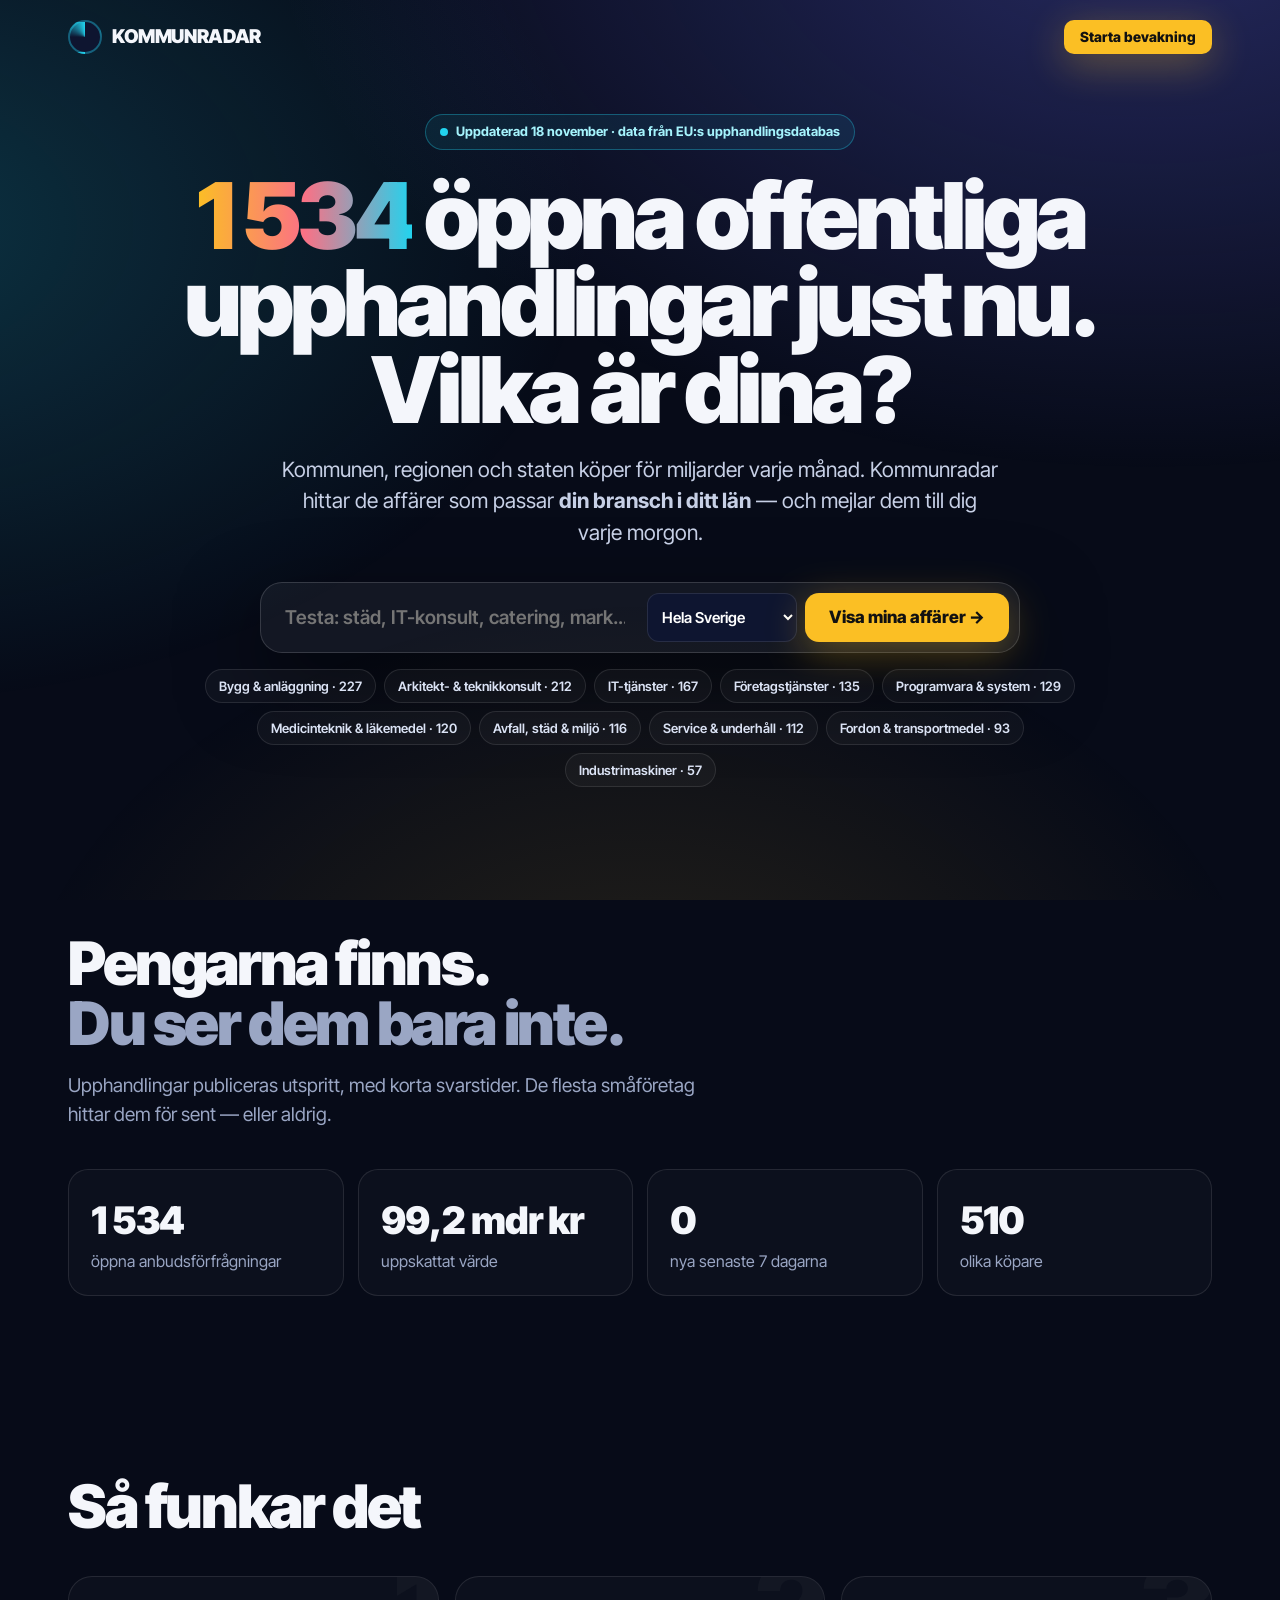
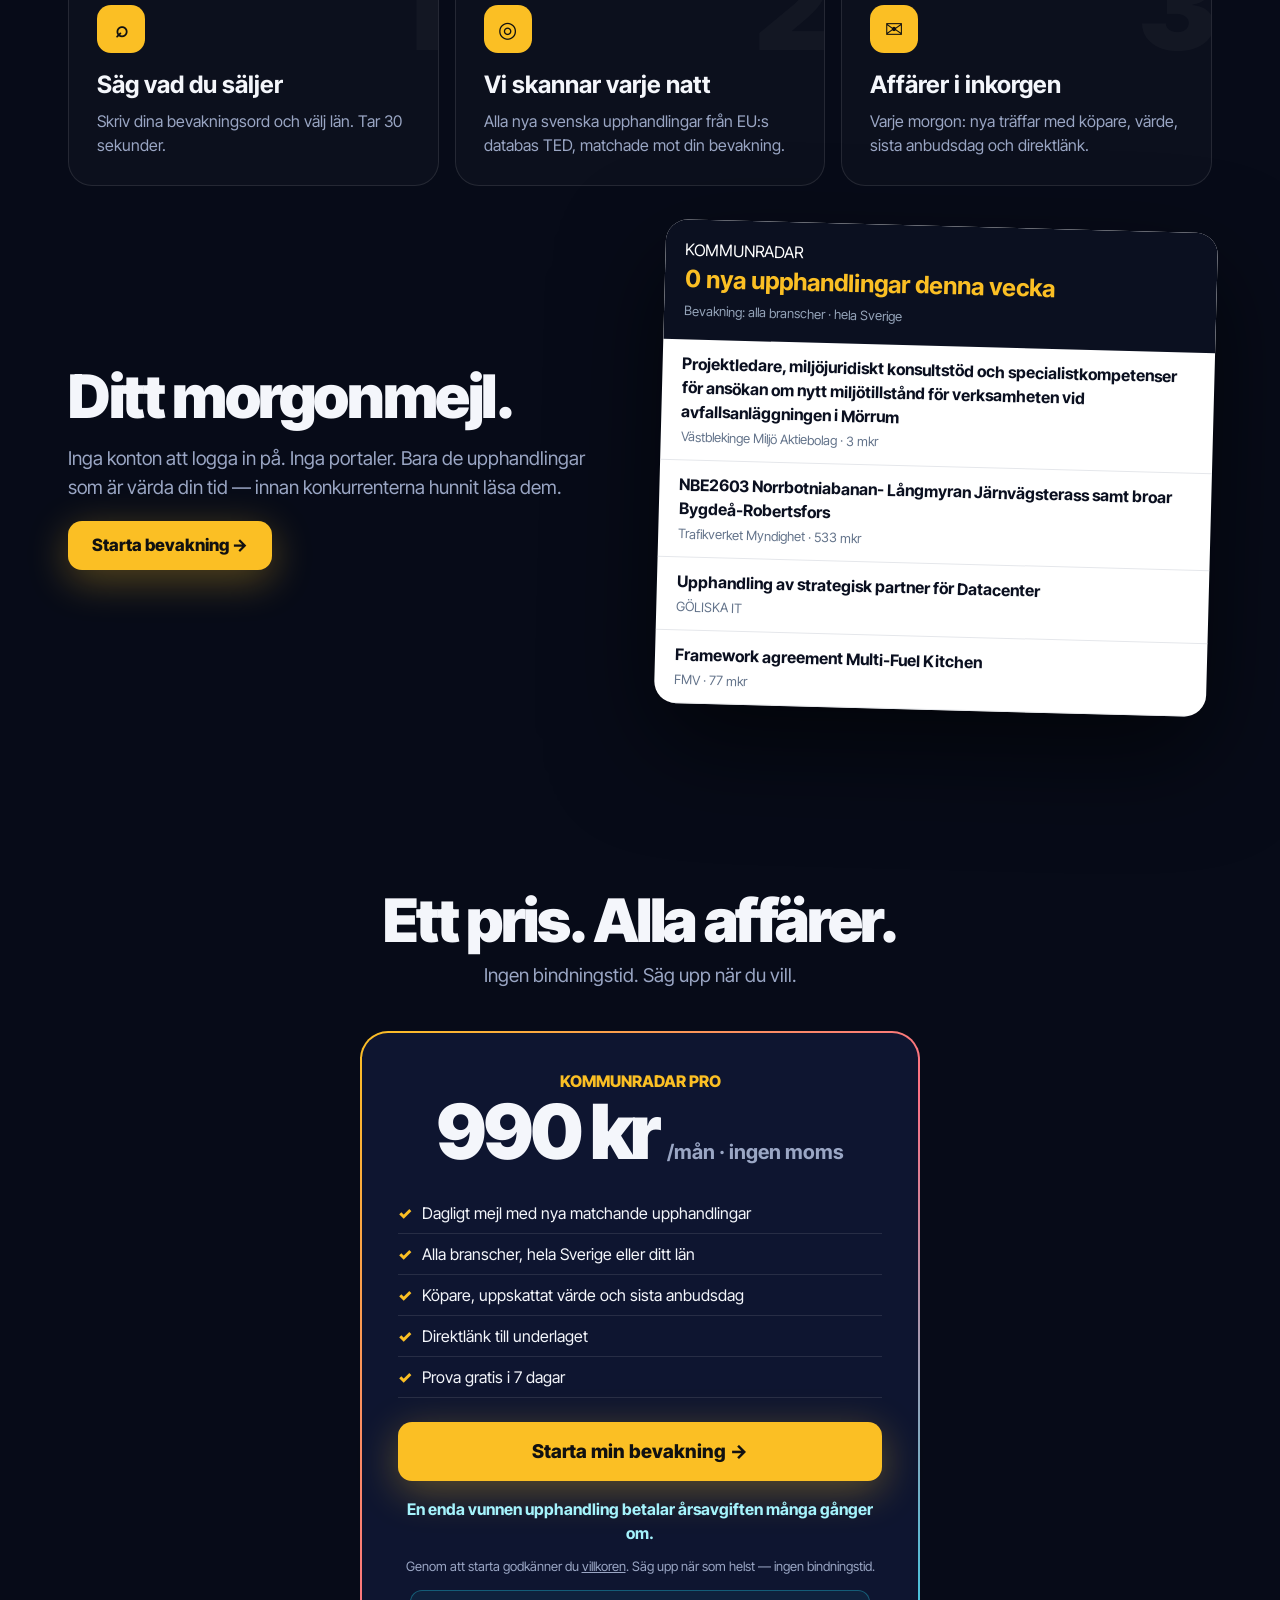
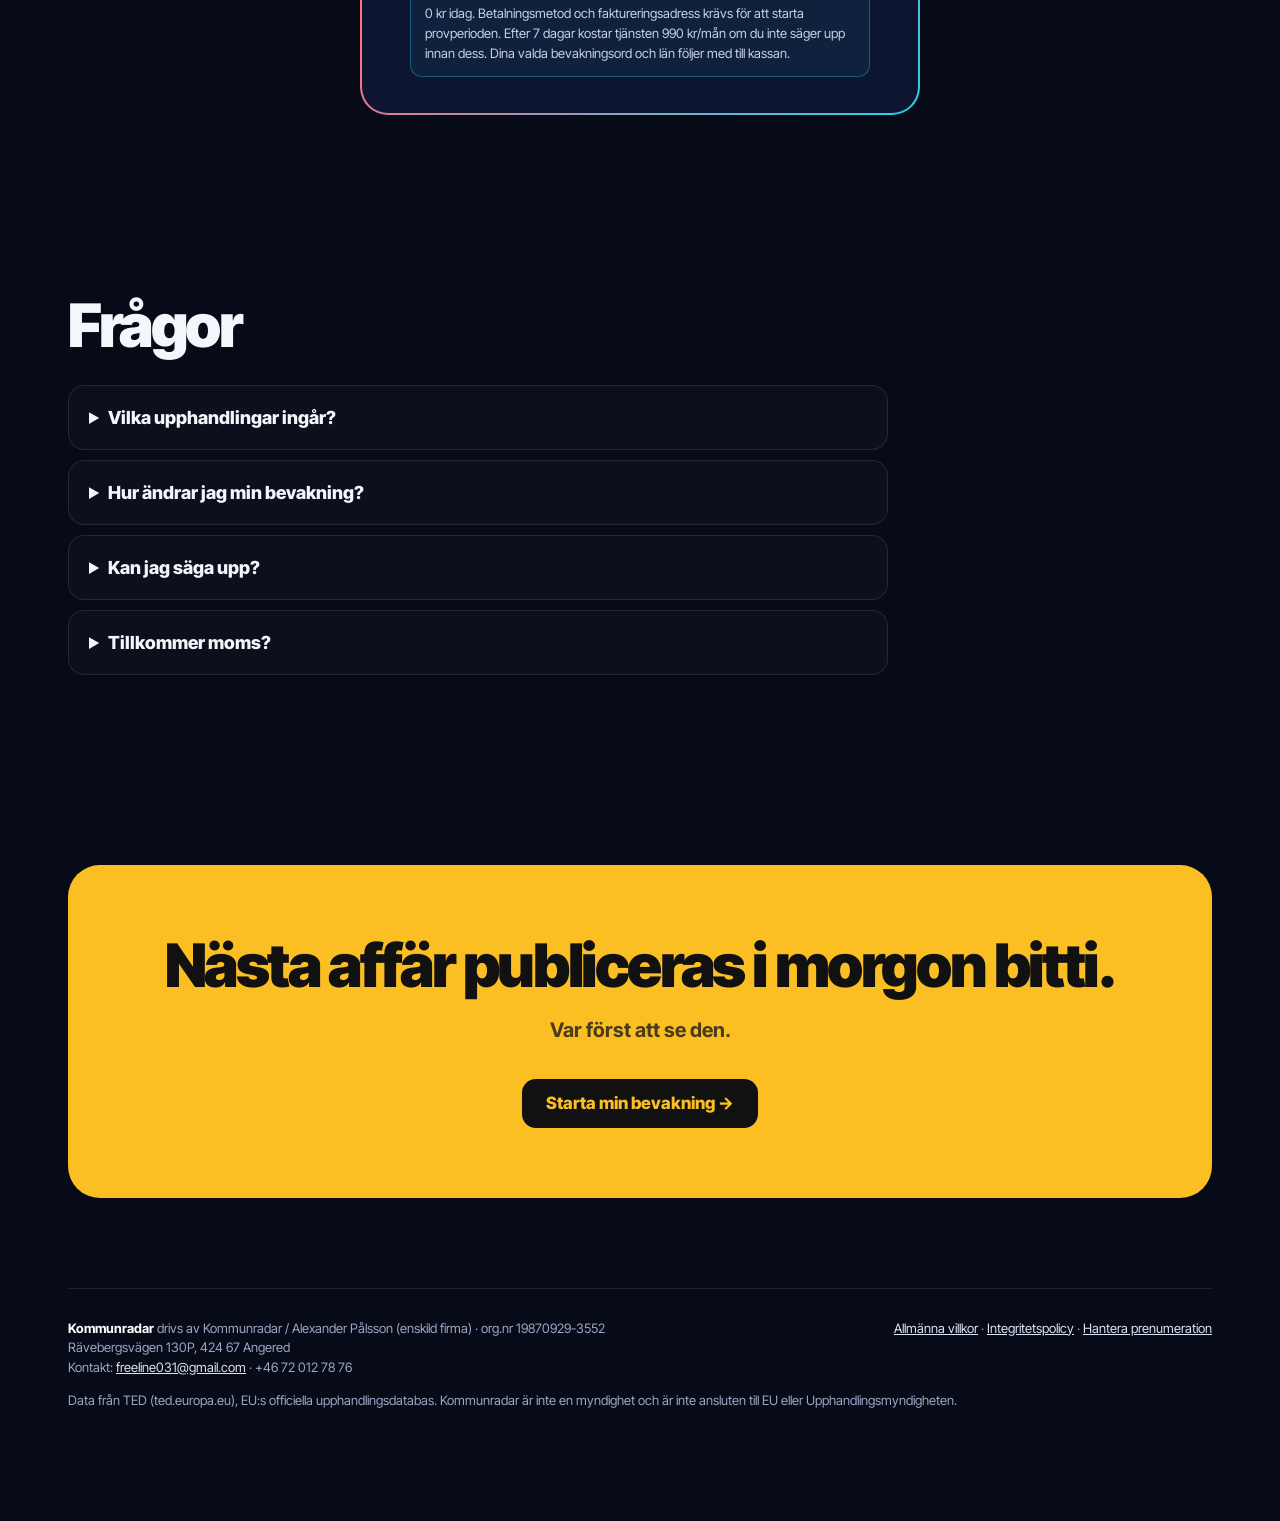
==== index.html @ 285d03b5 "Pass landing-page search into hosted checkout" ====
<!doctype html>
<html lang="sv"><head><meta charset="utf-8">
<meta name="viewport" content="width=device-width,initial-scale=1,viewport-fit=cover">
<title>Kommunradar — offentliga upphandlingar i din inkorg varje morgon</title>
<meta name="description" content="Alla svenska offentliga upphandlingar över EU:s tröskelvärden, filtrerade på din bransch och ditt län, i mejlen varje morgon. 990 kr/mån.">
<meta property="og:title" content="Över 1 000 öppna offentliga upphandlingar just nu. Vilka passar dig?">
<meta property="og:description" content="Kommunradar mejlar dig nya upphandlingar som matchar din bransch — varje morgon.">
<meta name="theme-color" content="#070b18">
<link rel="canonical" href="https://kommunradar.online/">
<meta property="og:url" content="https://kommunradar.online/">
<meta property="og:type" content="website">
<link rel="icon" href="favicon.svg">
<link rel="preconnect" href="https://fonts.googleapis.com"><link rel="preconnect" href="https://fonts.gstatic.com" crossorigin>
<link href="https://fonts.googleapis.com/css2?family=Inter+Tight:wght@500;700;800;900&display=swap" rel="stylesheet">
<script src="config.js"></script>
<style>
.checkout-note{margin:14px auto 0;max-width:460px;padding:12px 14px;border:1px solid #22d3ee55;border-radius:12px;background:#22d3ee10;color:#c7d0e6;font-size:13px;line-height:1.55;text-align:left}
:root{--ink:#070b18;--ink2:#0e1530;--line:#ffffff1a;--mut:#9aa6c4;--txt:#f4f6fb;--y:#fbbf24;--o:#fb7185;--c:#22d3ee;--b:#6366f1}
*{box-sizing:border-box}html{scroll-behavior:smooth}
body{margin:0;background:var(--ink);color:var(--txt);font:16px/1.5 "Inter Tight",system-ui,-apple-system,"Segoe UI",sans-serif;overflow-x:hidden}
a{color:inherit}.w{max-width:1180px;margin:auto;padding:0 18px}
.glow{position:fixed;inset:0;pointer-events:none;background:radial-gradient(55rem 35rem at 90% -10%,#6366f155,transparent),radial-gradient(45rem 30rem at -10% 25%,#22d3ee33,transparent),radial-gradient(40rem 30rem at 50% 120%,#fbbf2422,transparent)}
header{display:flex;justify-content:space-between;align-items:center;padding:20px 0;position:relative}
.logo{display:flex;gap:10px;align-items:center;font-weight:900;letter-spacing:-.02em;font-size:19px;text-decoration:none}
.radar{width:34px;height:34px;border-radius:50%;background:conic-gradient(from 0deg,#22d3ee00 0 270deg,#22d3ee 360deg),#0e1530;border:2px solid #22d3ee66;animation:spin 3s linear infinite}
@keyframes spin{to{transform:rotate(360deg)}}
.btn{display:inline-flex;align-items:center;gap:8px;border:0;border-radius:14px;padding:16px 24px;font:800 17px/1 "Inter Tight",system-ui,sans-serif;text-decoration:none;cursor:pointer;transition:transform .15s,box-shadow .15s}
.btn:hover{transform:translateY(-2px)}.y{background:var(--y);color:#111;box-shadow:0 10px 40px #fbbf2455}.g{border:1px solid var(--line);color:var(--txt);background:#ffffff08}
.sm{padding:10px 16px;font-size:14px;border-radius:10px}
.hero{position:relative;padding:40px 0 30px;text-align:center}
.pill{display:inline-flex;gap:8px;align-items:center;border:1px solid #22d3ee55;background:#22d3ee14;color:#a5f3fc;border-radius:99px;padding:7px 14px;font-size:13px;font-weight:700}
.dot{width:8px;height:8px;border-radius:50%;background:#22d3ee;box-shadow:0 0 0 0 #22d3eeaa;animation:ping 1.6s infinite}@keyframes ping{70%{box-shadow:0 0 0 10px #22d3ee00}}
h1{font-size:clamp(42px,7.5vw,92px);line-height:.95;letter-spacing:-.045em;margin:22px auto 0;max-width:1000px;font-weight:900}
.num{background:linear-gradient(90deg,var(--y),var(--o),var(--c));-webkit-background-clip:text;background-clip:text;color:transparent}
.lead{font-size:clamp(17px,2vw,21px);color:#c7d0e6;max-width:720px;margin:20px auto 0}
.search{max-width:760px;margin:34px auto 0;background:#ffffff0d;border:1px solid #ffffff26;border-radius:22px;padding:10px;display:flex;gap:8px;box-shadow:0 30px 80px #0008}
.search input{flex:1;min-width:0;background:transparent;border:0;outline:0;color:#fff;font:600 19px "Inter Tight",system-ui,sans-serif;padding:12px 14px}
.search select{background:#0e1530;color:#fff;border:1px solid var(--line);border-radius:12px;padding:0 10px;font:600 15px "Inter Tight",system-ui,sans-serif;max-width:38%}
.chips{display:flex;gap:8px;flex-wrap:wrap;justify-content:center;margin:16px auto 0;max-width:900px}
.chip{border:1px solid var(--line);background:#ffffff08;color:#dbe3f5;border-radius:99px;padding:8px 13px;font:600 13px "Inter Tight",system-ui,sans-serif;cursor:pointer}
.chip:hover,.chip.on{background:var(--y);color:#111;border-color:var(--y)}
.res{max-width:900px;margin:26px auto 0;text-align:left;position:relative}
.rhead{display:flex;justify-content:space-between;align-items:end;margin-bottom:10px;gap:10px;flex-wrap:wrap}
.big{font-size:40px;font-weight:900;letter-spacing:-.03em}
.card{background:linear-gradient(180deg,#121a38,#0d1430);border:1px solid var(--line);border-radius:16px;padding:16px 18px;margin-bottom:10px;display:grid;grid-template-columns:1fr auto;gap:10px}
.card a{font-weight:800;font-size:17px;text-decoration:none}.card a:hover{color:var(--y)}
.meta{color:var(--mut);font-size:14px;margin-top:4px}.val{font-weight:900;color:var(--y);white-space:nowrap;text-align:right}
.dl{font-size:12px;color:#fda4af;font-weight:700}
.lock{position:relative}.lock .card{filter:blur(6px);opacity:.6;user-select:none;pointer-events:none}
.gate{position:absolute;inset:0;display:grid;place-items:center;text-align:center;background:linear-gradient(180deg,#070b1800,#070b18 70%)}
.gate div{max-width:520px;padding:20px}
section{padding:90px 0;position:relative}
h2{font-size:clamp(34px,5vw,60px);line-height:1;letter-spacing:-.04em;margin:0;font-weight:900}
.sub{color:var(--mut);font-size:19px;max-width:640px}
.stats{display:grid;grid-template-columns:repeat(4,1fr);gap:14px;margin-top:40px}
.stat{border:1px solid var(--line);border-radius:20px;padding:22px;background:#ffffff06}.stat b{display:block;font-size:38px;font-weight:900;letter-spacing:-.03em}.stat span{color:var(--mut)}
.steps{display:grid;grid-template-columns:repeat(3,1fr);gap:16px;margin-top:40px}
.step{border:1px solid var(--line);border-radius:24px;padding:28px;background:#ffffff06;position:relative;overflow:hidden}
.step i{position:absolute;right:-6px;top:-30px;font:900 120px/1 "Inter Tight",system-ui,sans-serif;color:#ffffff08;font-style:normal}
.step h3{font-size:24px;margin:14px 0 6px}.step p{color:var(--mut);margin:0}
.ico{width:48px;height:48px;border-radius:14px;display:grid;place-items:center;background:var(--y);color:#111;font-weight:900;font-size:22px}
.mail{margin-top:40px;display:grid;grid-template-columns:1fr 1fr;gap:40px;align-items:center}
.inbox{background:#fff;color:#0b1020;border-radius:22px;overflow:hidden;box-shadow:0 40px 100px #0009;transform:rotate(1.5deg)}
.inbox .top{background:#0b1020;color:#fff;padding:18px 20px}.inbox .top b{color:var(--y);font-size:24px;display:block}
.inbox .row{padding:12px 20px;border-bottom:1px solid #e5e7eb}.inbox .row b{display:block}.inbox .row span{color:#64748b;font-size:13px}
.price{max-width:560px;margin:40px auto 0;border-radius:28px;padding:2px;background:linear-gradient(135deg,var(--y),var(--o),var(--c))}
.price>div{background:var(--ink2);border-radius:26px;padding:36px;text-align:center}
.amt{font-size:76px;font-weight:900;letter-spacing:-.05em;line-height:1}.amt small{font-size:20px;color:var(--mut);font-weight:700;letter-spacing:0;margin-left:6px}
.price ul{list-style:none;padding:0;margin:24px 0;text-align:left}.price li{padding:8px 0;border-bottom:1px solid var(--line)}.price li:before{content:"✓";color:var(--y);font-weight:900;margin-right:10px}
.roi{margin-top:16px;color:#a5f3fc;font-weight:700}
details{border:1px solid var(--line);border-radius:16px;padding:18px 20px;margin-bottom:10px;background:#ffffff06}summary{cursor:pointer;font-weight:800;font-size:18px}details p{color:var(--mut);margin:10px 0 0}
.final{border-radius:32px;background:var(--y);color:#111;text-align:center;padding:70px 20px;position:relative;overflow:hidden}
.final h2{color:#111}.final .btn{background:#111;color:var(--y)}
footer{color:var(--mut);font-size:13px;padding:30px 0 110px;border-top:1px solid var(--line)}
footer a{color:#dbe3f5}
.sticky{position:fixed;left:0;right:0;bottom:0;padding:10px 12px;background:#070b18ee;backdrop-filter:blur(8px);border-top:1px solid var(--line);display:none;z-index:9}
.sticky .btn{width:100%;justify-content:center}
@media(max-width:820px){.stats{grid-template-columns:repeat(2,1fr)}.steps,.mail{grid-template-columns:1fr}.search{flex-wrap:wrap}.search select{max-width:none;flex:1;padding:12px}.search .btn{width:100%;justify-content:center}.sticky{display:block}.hide-m{display:none}.card{grid-template-columns:1fr}.val{text-align:left}}
@media(prefers-reduced-motion:reduce){.radar,.dot{animation:none}}
</style></head><body><div class="glow"></div>
<div class="w">
<header><a class="logo" href="#"><span class="radar"></span>KOMMUNRADAR</a><a class="btn y sm hide-m" data-buy href="#pris">Starta bevakning</a></header>

<div class="hero">
  <span class="pill"><span class="dot"></span><span id="upd">Uppdateras varje morgon från EU:s upphandlingsdatabas</span></span>
  <h1><span class="num" id="cnt">Över 1 000</span> öppna offentliga upphandlingar just nu. Vilka är dina?</h1>
  <p class="lead">Kommunen, regionen och staten köper för miljarder varje månad. Kommunradar hittar de affärer som passar <b>din bransch i ditt län</b> — och mejlar dem till dig varje morgon.</p>
  <form class="search" id="f" onsubmit="return false">
    <input id="q" placeholder="Testa: städ, IT-konsult, catering, mark…" autocomplete="off" aria-label="Sökord">
    <select id="lan" aria-label="Län"><option value="">Hela Sverige</option></select>
    <input type="text" name="website" tabindex="-1" autocomplete="off" aria-hidden="true" style="position:absolute;left:-10000px;width:1px;height:1px">
    <button class="btn y" type="button" id="go">Visa mina affärer →</button>
  </form>
  <div class="chips" id="chips"></div>
  <div class="res" id="res"></div>
</div>

<section>
  <h2>Pengarna finns.<br><span style="color:var(--mut)">Du ser dem bara inte.</span></h2>
  <p class="sub">Upphandlingar publiceras utspritt, med korta svarstider. De flesta småföretag hittar dem för sent — eller aldrig.</p>
  <div class="stats">
    <div class="stat"><b id="s1">—</b><span>öppna anbudsförfrågningar</span></div>
    <div class="stat"><b id="s2">—</b><span>uppskattat värde</span></div>
    <div class="stat"><b id="s3">—</b><span>nya senaste 7 dagarna</span></div>
    <div class="stat"><b id="s4">—</b><span>olika köpare</span></div>
  </div>
</section>

<section>
  <h2>Så funkar det</h2>
  <div class="steps">
    <div class="step"><i>1</i><div class="ico">⌕</div><h3>Säg vad du säljer</h3><p>Skriv dina bevakningsord och välj län. Tar 30 sekunder.</p></div>
    <div class="step"><i>2</i><div class="ico">◎</div><h3>Vi skannar varje natt</h3><p>Alla nya svenska upphandlingar från EU:s databas TED, matchade mot din bevakning.</p></div>
    <div class="step"><i>3</i><div class="ico">✉</div><h3>Affärer i inkorgen</h3><p>Varje morgon: nya träffar med köpare, värde, sista anbudsdag och direktlänk.</p></div>
  </div>
  <div class="mail">
    <div><h2>Ditt morgonmejl.</h2><p class="sub">Inga konton att logga in på. Inga portaler. Bara de upphandlingar som är värda din tid — innan konkurrenterna hunnit läsa dem.</p><a class="btn y" data-buy href="#pris">Starta bevakning →</a></div>
    <div class="inbox"><div class="top">KOMMUNRADAR<b id="mailn">7 nya upphandlingar för dig</b><span style="color:#94a3b8;font-size:13px" id="mailq">Bevakning: städ · Stockholm</span></div><div id="mailrows"></div></div>
  </div>
</section>

<section id="pris">
  <h2 style="text-align:center">Ett pris. Alla affärer.</h2>
  <p class="sub" style="text-align:center;margin:12px auto 0">Ingen bindningstid. Säg upp när du vill.</p>
  <div class="price"><div>
    <div style="font-weight:800;color:var(--y)">KOMMUNRADAR PRO</div>
    <div class="amt">990 kr<small> /mån · ingen moms</small></div>
    <ul><li>Dagligt mejl med nya matchande upphandlingar</li><li>Alla branscher, hela Sverige eller ditt län</li><li>Köpare, uppskattat värde och sista anbudsdag</li><li>Direktlänk till underlaget</li><li id="trialli">Prova gratis i 7 dagar</li></ul>
    <a class="btn y" data-buy href="#" style="width:100%;justify-content:center;font-size:19px;padding:20px">Starta min bevakning →</a>
    <div class="roi">En enda vunnen upphandling betalar årsavgiften många gånger om.</div>
    <div style="color:var(--mut);font-size:13px;margin-top:12px">Genom att starta godkänner du <a href="villkor.html">villkoren</a>. Säg upp när som helst — ingen bindningstid.</div>
    <div class="checkout-note">0 kr idag. Betalningsmetod och faktureringsadress krävs för att starta provperioden. Efter 7 dagar kostar tjänsten 990 kr/mån om du inte säger upp innan dess. Dina valda bevakningsord och län följer med till kassan.</div>
  </div></div>
</section>

<section>
  <h2>Frågor</h2>
  <div style="margin-top:30px;max-width:820px">
    <details><summary>Vilka upphandlingar ingår?</summary><p>Alla svenska anbudsförfrågningar som publiceras i TED, EU:s officiella databas — det vill säga upphandlingar över EU:s tröskelvärden från kommuner, regioner, myndigheter och kommunala bolag. Mindre direktupphandlingar under tröskelvärdena publiceras inte där.</p></details>
    <details><summary>Hur ändrar jag min bevakning?</summary><p>Svara på valfritt morgonmejl med dina nya ord eller län, så uppdaterar vi den.</p></details>
    <details><summary>Kan jag säga upp?</summary><p>Ja, när som helst. Ingen bindningstid — prenumerationen löper månad för månad.</p></details>
    <details><summary>Tillkommer moms?</summary><p>Nej. Priset är 990 kr per månad, och det är det du betalar. Kommunradar är inte momsregistrerat, så ingen moms läggs på. Du får kvitto per mejl från Stripe.</p></details>
  </div>
</section>

<section><div class="final"><h2>Nästa affär publiceras i morgon bitti.</h2><p style="font-size:20px;font-weight:700;opacity:.75">Var först att se den.</p><a class="btn" data-buy href="#" style="margin-top:14px">Starta min bevakning →</a></div></section>

<footer><div style="display:flex;justify-content:space-between;gap:24px;flex-wrap:wrap">
  <div><b style="color:#fff">Kommunradar</b> drivs av <span data-co="name"></span> · org.nr <span data-co="orgnr"></span><br><span data-co="address"></span><br>Kontakt: <a data-co="email"></a><span data-row> · <span data-co="phone" data-optional></span></span></div>
  <div><a href="villkor.html">Allmänna villkor</a> · <a href="integritet.html">Integritetspolicy</a> · <a data-portal>Hantera prenumeration</a></div>
</div>
<div style="margin-top:14px">Data från TED (ted.europa.eu), EU:s officiella upphandlingsdatabas. Kommunradar är inte en myndighet och är inte ansluten till EU eller Upphandlingsmyndigheten.</div></footer>
</div>
<div class="sticky"><a class="btn y" data-buy href="#">Starta bevakning — 990 kr/mån →</a></div>

<script>
const $=id=>document.getElementById(id),E=s=>String(s??'').replace(/[&<>"']/g,c=>({'&':'&amp;','<':'&lt;','>':'&gt;','"':'&quot;',"'":'&#39;'}[c]));
const CFG=window.KOMMUNRADAR||{};const FREE=3;
const CHECKOUT_API_ENABLED = CFG.checkoutApiEnabled === true;
const CHECKOUT_API_URL = CFG.checkoutApiUrl || '/api/create-checkout-session';
window.__krPageLoadedAt = Date.now();
const fmt=n=>n.toLocaleString('sv-SE');
const mkr=v=>!v?'':v>=1e9?(v/1e9).toFixed(1).replace('.',',')+' mdr kr':v>=1e6?Math.round(v/1e6)+' mkr':Math.round(v/1e3)+' tkr';
const days=d=>{if(!d)return null;const x=Math.ceil((new Date(d)-new Date())/864e5);return x};
// Legacy Payment Link remains the safe fallback until the server endpoint is deployed and enabled.
async function startCheckout(trigger){
  if(!CHECKOUT_API_ENABLED){if(CFG.paymentLink)location.assign(CFG.paymentLink);else location.hash='#pris';return;}
  if(trigger?.dataset.busy==='1')return;
  if(trigger){trigger.dataset.busy='1';trigger.setAttribute('aria-disabled','true');}
  try{
    const response=await fetch(CHECKOUT_API_URL,{method:'POST',headers:{'Content-Type':'application/json'},credentials:'omit',body:JSON.stringify({
      keywords:$('q')?.value||'',lan:$('lan')?.value||'',pageLoadedAt:window.__krPageLoadedAt,
      website:document.querySelector('[name="website"]')?.value||''
    })});
    const result=await response.json().catch(()=>({}));
    if(!response.ok)throw new Error(result.error||'Checkout kunde inte startas. Försök igen.');
    if(typeof result.url!=='string'||!result.url.startsWith('https://checkout.stripe.com/'))throw new Error('Stripe returnerade ingen giltig checkout-länk.');
    location.assign(result.url);
  }catch(error){
    alert(error?.message||'Checkout kunde inte startas. Försök igen.');
    if(trigger){delete trigger.dataset.busy;trigger.removeAttribute('aria-disabled');}
  }
}
document.querySelectorAll('[data-buy]').forEach(a=>{
  if(CHECKOUT_API_ENABLED){a.href='#pris';a.addEventListener('click',event=>{event.preventDefault();startCheckout(a);});}
  else if(CFG.paymentLink)a.href=CFG.paymentLink;
  else a.href='#pris';
});
if(CFG.trialDays===0)$('trialli').remove();else if(CFG.trialDays>0)$('trialli').textContent=`Prova gratis i ${CFG.trialDays} dagar`;
let L=[];
function card(l){const d=days(l.deadline);return `<div class="card"><div><a href="${E(l.url)}" target="_blank" rel="noopener">${E(l.title)}</a><div class="meta">${E(l.buyer)}${l.region?' · '+E(l.region):''}${l.categories?.length?' · '+E(l.categories[0]):''}</div>${d!==null&&d>=0?`<div class="dl">Sista anbudsdag om ${d} ${d===1?'dag':'dagar'}</div>`:''}</div><div class="val">${mkr(l.value_sek)}</div></div>`}
function search(){
  const words=$('q').value.toLowerCase().split(/[,;]+/).map(s=>s.trim()).filter(s=>s.length>1),lan=$('lan').value;
  const hits=L.filter(l=>(!lan||!(l.regions||[l.region]).filter(Boolean).length||(l.regions||[l.region]).includes(lan))&&(!words.length||words.some(w=>(l.title+' '+l.buyer+' '+l.city+' '+(l.categories||[]).join(' ')).toLowerCase().includes(w))));
  const value=hits.reduce((s,l)=>s+(l.value_sek||0),0);
  if(!words.length&&!lan){$('res').innerHTML='';return}
  $('res').innerHTML=`<div class="rhead"><div><div class="big">${fmt(hits.length)} öppna affärer</div><div class="meta">${value?'värda ca '+mkr(value)+' · ':''}${E(words.join(', ')||'alla branscher')} · ${E(lan||'hela Sverige')}</div></div></div>`+
   (hits.length?hits.slice(0,FREE).map(card).join(''):'<p class="meta">Inga öppna just nu — men nya publiceras varje dag. Starta bevakning så får du dem direkt.</p>')+
   (hits.length>FREE?`<div class="lock">${hits.slice(FREE,FREE+3).map(card).join('')}<div class="gate"><div><div class="big" style="font-size:30px">+${fmt(hits.length-FREE)} till som matchar dig</div><p class="meta">Få alla — och varje ny träff — i mejlen varje morgon.</p><button class="btn y" type="button" data-checkout>Starta bevakning →</button></div></div></div>`:'');
  const top=hits.slice(0,4);$('mailn').textContent=`${hits.length} nya upphandlingar för dig`;$('mailq').textContent='Bevakning: '+(words.join(', ')||'alla')+' · '+(lan||'hela Sverige');$('mailrows').innerHTML=top.map(l=>`<div class="row"><b>${E(l.title)}</b><span>${E(l.buyer)}${l.value_sek?' · '+mkr(l.value_sek):''}</span></div>`).join('');
}
$('go').onclick=search;$('q').addEventListener('input',()=>{clearTimeout(window._t);window._t=setTimeout(search,250)});$('lan').onchange=search;
$('res').addEventListener('click',event=>{const button=event.target.closest('[data-checkout]');if(button){event.preventDefault();startCheckout(button);}});
const DATA=CFG.dataUrl||'https://raw.githubusercontent.com/studiolex031/kommunradar-feed/main/leads.json';
const getJSON=u=>fetch(u,{cache:'no-store'}).then(r=>{if(!r.ok)throw r.status;return r.json()});
// Freshest of: the copy GitHub updates every morning, and the copy uploaded with the site.
Promise.allSettled([getJSON(DATA),getJSON('leads.json')]).then(rs=>{const ok=rs.filter(r=>r.status==='fulfilled'&&(r.value.leads||[]).every(l=>'region' in l)).map(r=>r.value).sort((a,b)=>String(b.updated).localeCompare(String(a.updated)));if(!ok.length)throw 'no data';return ok[0]}).then(d=>{
  L=d.leads||[];const n=L.length;$('cnt').textContent=fmt(n);$('s1').textContent=fmt(n);
  $('s2').textContent=mkr(L.reduce((s,l)=>s+(l.value_sek||0),0));
  const wk=new Date(Date.now()-7*864e5).toISOString().slice(0,10);$('s3').textContent=fmt(L.filter(l=>l.published>=wk).length);
  $('s4').textContent=fmt(new Set(L.map(l=>l.buyer)).size);
  $('upd').textContent='Uppdaterad '+new Date(d.updated).toLocaleDateString('sv-SE',{day:'numeric',month:'long'})+' · data från EU:s upphandlingsdatabas';
  [...new Set(L.flatMap(l=>l.regions||[l.region]).filter(Boolean))].sort((a,b)=>a.localeCompare(b,'sv')).forEach(r=>$('lan').add(new Option(r,r)));
  const cats={};L.forEach(l=>(l.categories||[]).forEach(c=>cats[c]=(cats[c]||0)+1));
  $('chips').innerHTML=Object.entries(cats).sort((a,b)=>b[1]-a[1]).slice(0,10).map(([c,k])=>`<button class="chip" data-c="${E(c)}">${E(c)} · ${k}</button>`).join('');
  document.querySelectorAll('.chip').forEach(b=>b.onclick=()=>{document.querySelectorAll('.chip').forEach(x=>x.classList.remove('on'));b.classList.add('on');$('q').value=b.dataset.c;search();$('res').scrollIntoView({behavior:'smooth',block:'start'})});
  const sample=L.slice(0,4);$('mailrows').innerHTML=sample.map(l=>`<div class="row"><b>${E(l.title)}</b><span>${E(l.buyer)}${l.value_sek?' · '+mkr(l.value_sek):''}</span></div>`).join('');$('mailn').textContent=`${L.filter(l=>l.published>=wk).length} nya upphandlingar denna vecka`;$('mailq').textContent='Bevakning: alla branscher · hela Sverige';
}).catch(()=>{$('upd').textContent='Uppdateras varje morgon'});
</script>
<script src="site.js"></script>
</body></html>
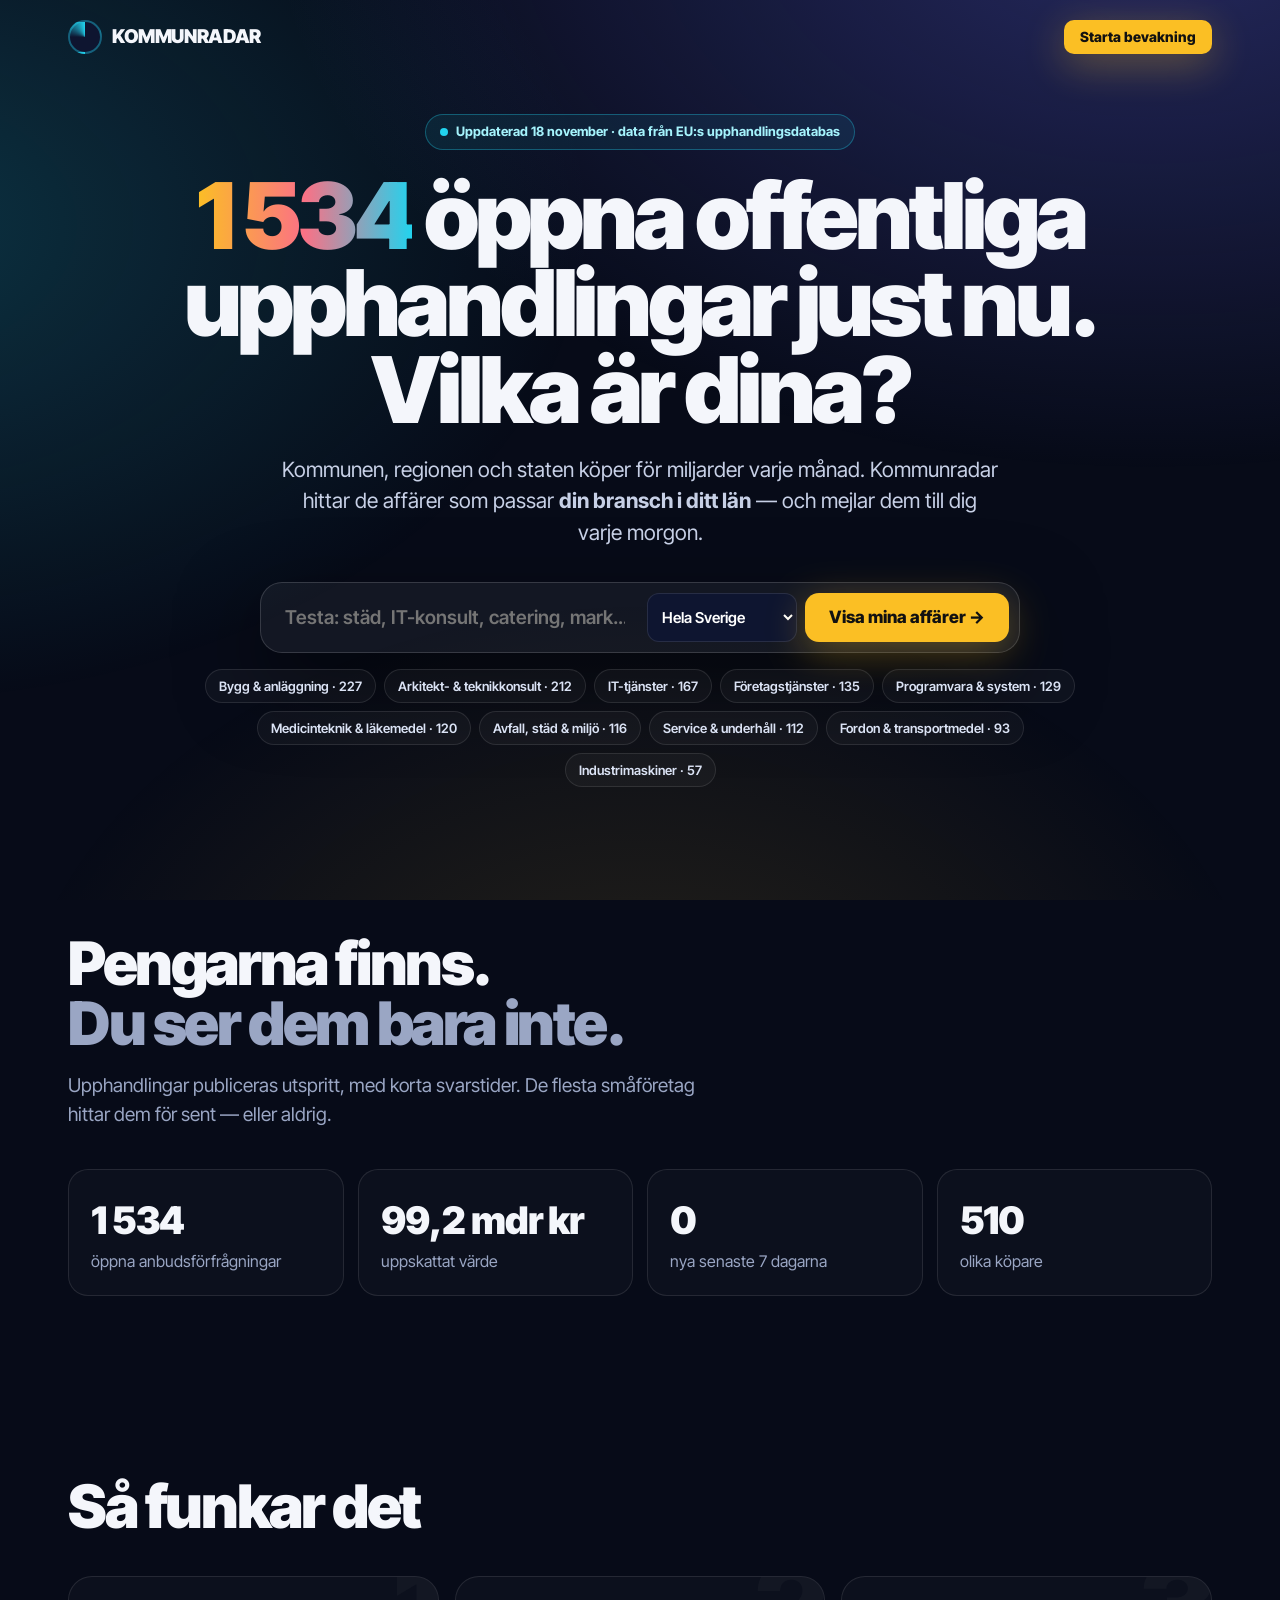
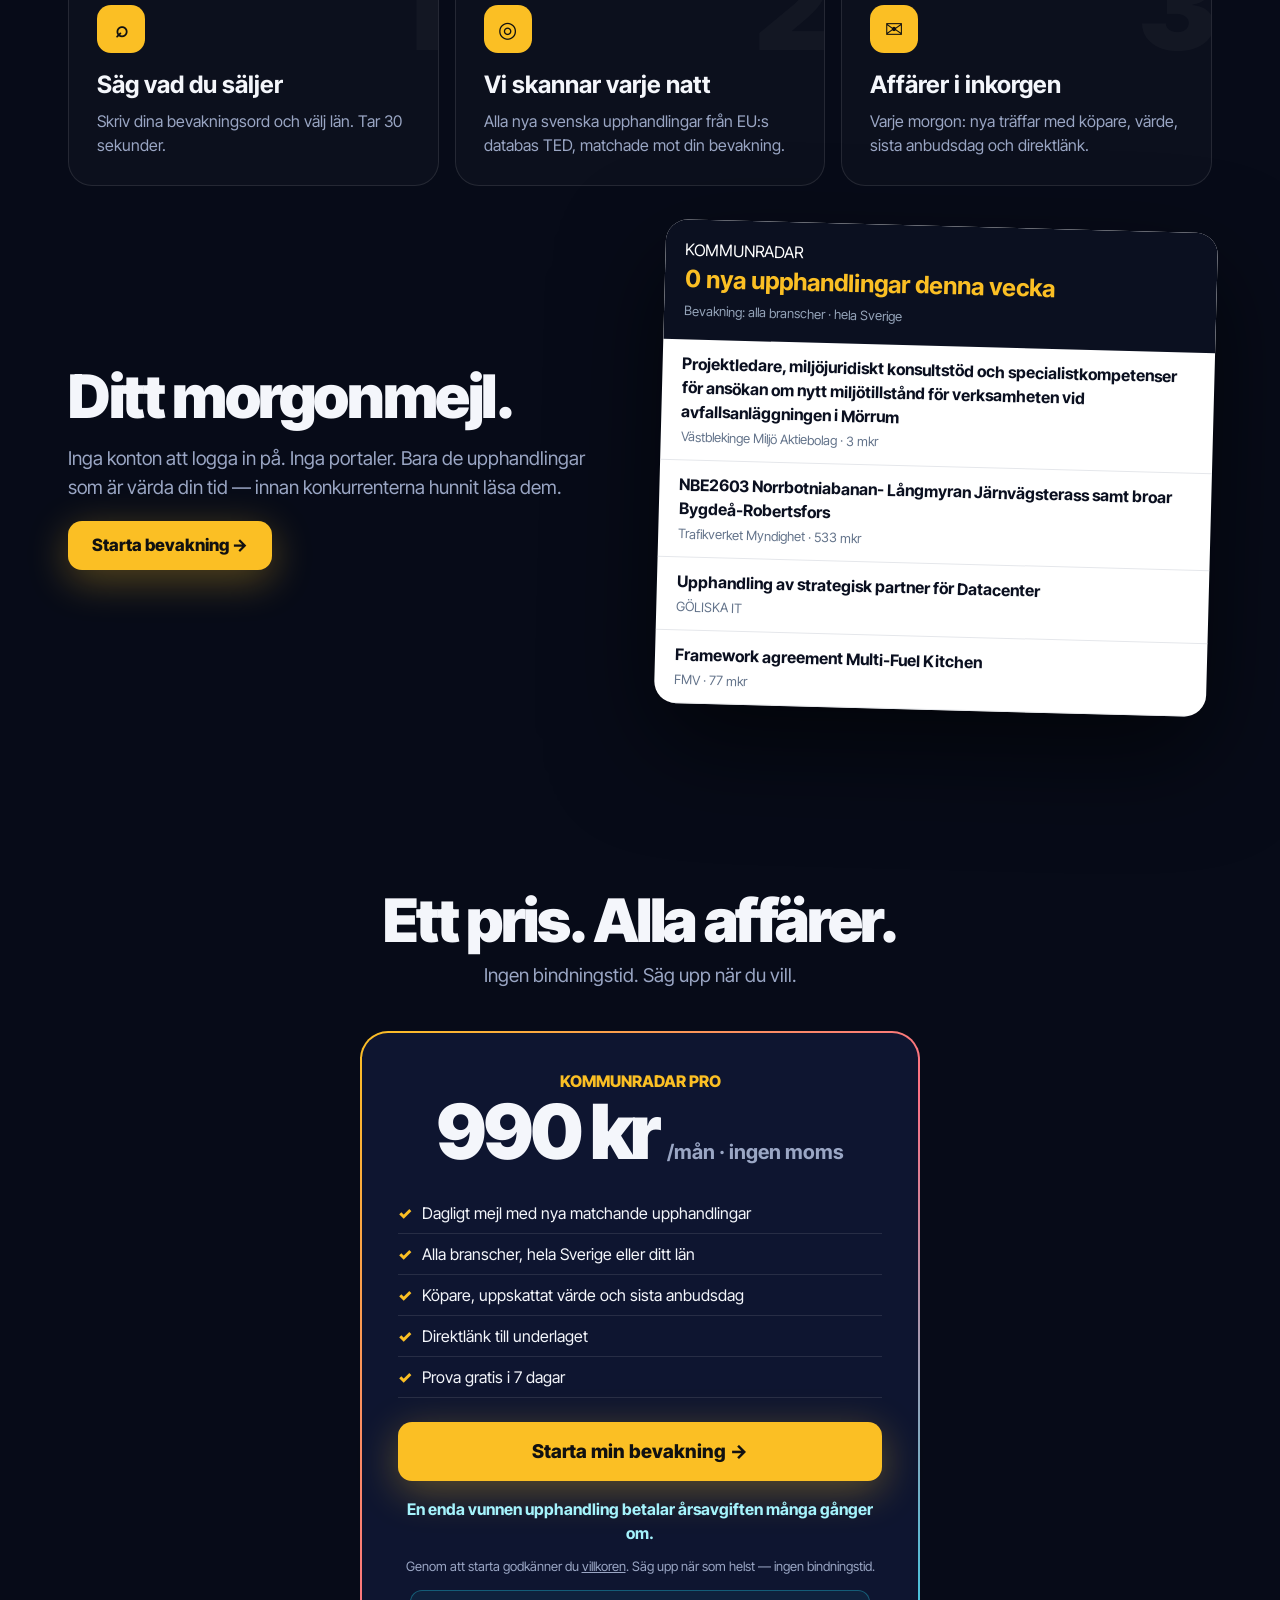
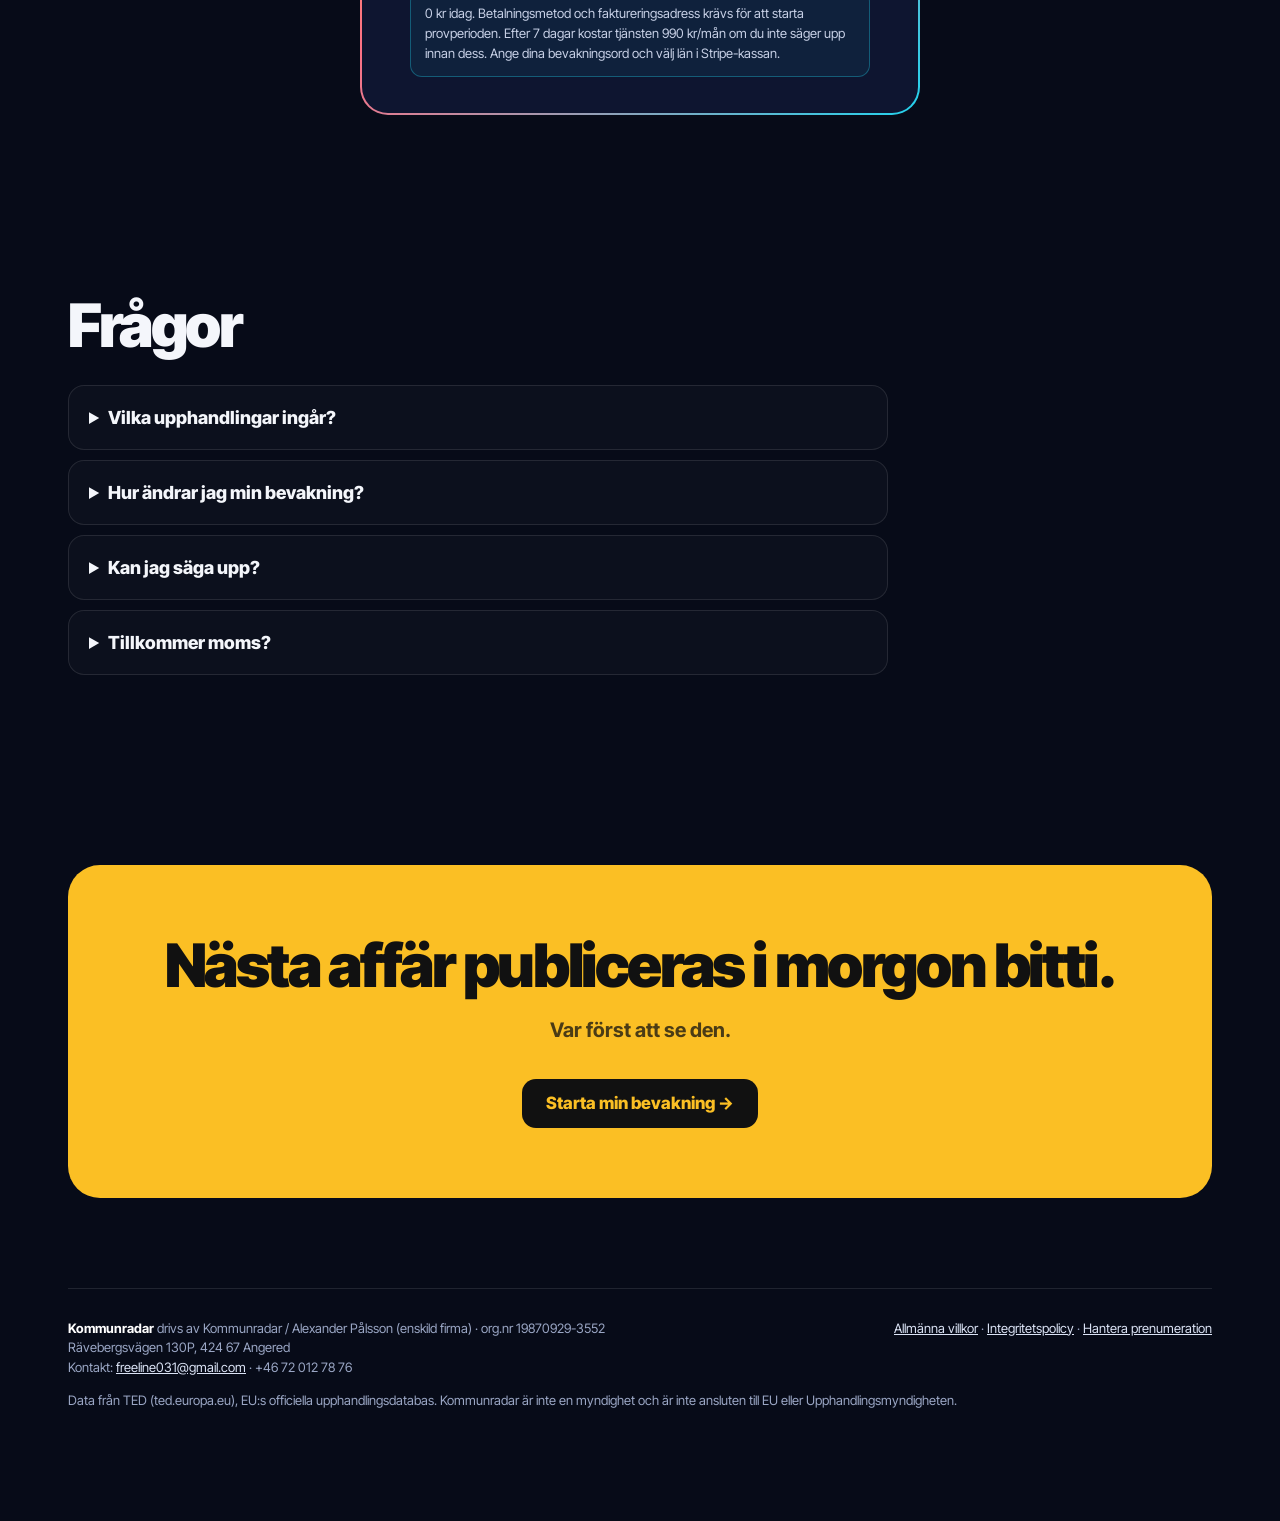
==== commit 7e79cbde: "Clarify current checkout mode and add search-to-checkout action" ====
--- a/index.html
+++ b/index.html
@@ -129,7 +129,7 @@
     <a class="btn y" data-buy href="#" style="width:100%;justify-content:center;font-size:19px;padding:20px">Starta min bevakning →</a>
     <div class="roi">En enda vunnen upphandling betalar årsavgiften många gånger om.</div>
     <div style="color:var(--mut);font-size:13px;margin-top:12px">Genom att starta godkänner du <a href="villkor.html">villkoren</a>. Säg upp när som helst — ingen bindningstid.</div>
-    <div class="checkout-note">0 kr idag. Betalningsmetod och faktureringsadress krävs för att starta provperioden. Efter 7 dagar kostar tjänsten 990 kr/mån om du inte säger upp innan dess. Dina valda bevakningsord och län följer med till kassan.</div>
+    <div class="checkout-note" id="checkout-note">0 kr idag. Betalningsmetod och faktureringsadress krävs för att starta provperioden. Efter 7 dagar kostar tjänsten 990 kr/mån om du inte säger upp innan dess.</div>
   </div></div>
 </section>
 
@@ -159,6 +159,10 @@
 const CHECKOUT_API_ENABLED = CFG.checkoutApiEnabled === true;
 const CHECKOUT_API_URL = CFG.checkoutApiUrl || '/api/create-checkout-session';
 window.__krPageLoadedAt = Date.now();
+const checkoutNote = $('checkout-note');
+if(checkoutNote)checkoutNote.textContent = CHECKOUT_API_ENABLED
+  ? '0 kr idag. Betalningsmetod och faktureringsadress krävs för att starta provperioden. Efter 7 dagar kostar tjänsten 990 kr/mån om du inte säger upp innan dess. Dina valda bevakningsord och län följer med automatiskt till kassan.'
+  : '0 kr idag. Betalningsmetod och faktureringsadress krävs för att starta provperioden. Efter 7 dagar kostar tjänsten 990 kr/mån om du inte säger upp innan dess. Ange dina bevakningsord och välj län i Stripe-kassan.';
 const fmt=n=>n.toLocaleString('sv-SE');
 const mkr=v=>!v?'':v>=1e9?(v/1e9).toFixed(1).replace('.',',')+' mdr kr':v>=1e6?Math.round(v/1e6)+' mkr':Math.round(v/1e3)+' tkr';
 const days=d=>{if(!d)return null;const x=Math.ceil((new Date(d)-new Date())/864e5);return x};
@@ -196,7 +200,8 @@
   if(!words.length&&!lan){$('res').innerHTML='';return}
   $('res').innerHTML=`<div class="rhead"><div><div class="big">${fmt(hits.length)} öppna affärer</div><div class="meta">${value?'värda ca '+mkr(value)+' · ':''}${E(words.join(', ')||'alla branscher')} · ${E(lan||'hela Sverige')}</div></div></div>`+
    (hits.length?hits.slice(0,FREE).map(card).join(''):'<p class="meta">Inga öppna just nu — men nya publiceras varje dag. Starta bevakning så får du dem direkt.</p>')+
-   (hits.length>FREE?`<div class="lock">${hits.slice(FREE,FREE+3).map(card).join('')}<div class="gate"><div><div class="big" style="font-size:30px">+${fmt(hits.length-FREE)} till som matchar dig</div><p class="meta">Få alla — och varje ny träff — i mejlen varje morgon.</p><button class="btn y" type="button" data-checkout>Starta bevakning →</button></div></div></div>`:'');
+   (hits.length>FREE?`<div class="lock">${hits.slice(FREE,FREE+3).map(card).join('')}<div class="gate"><div><div class="big" style="font-size:30px">+${fmt(hits.length-FREE)} till som matchar dig</div><p class="meta">Få alla — och varje ny träff — i mejlen varje morgon.</p><button class="btn y" type="button" data-checkout>Starta bevakning →</button></div></div></div>`:'')+
+   `<div style="margin-top:14px"><button class="btn y" type="button" data-checkout>Starta bevakning med dessa val →</button></div>`;
   const top=hits.slice(0,4);$('mailn').textContent=`${hits.length} nya upphandlingar för dig`;$('mailq').textContent='Bevakning: '+(words.join(', ')||'alla')+' · '+(lan||'hela Sverige');$('mailrows').innerHTML=top.map(l=>`<div class="row"><b>${E(l.title)}</b><span>${E(l.buyer)}${l.value_sek?' · '+mkr(l.value_sek):''}</span></div>`).join('');
 }
 $('go').onclick=search;$('q').addEventListener('input',()=>{clearTimeout(window._t);window._t=setTimeout(search,250)});$('lan').onchange=search;
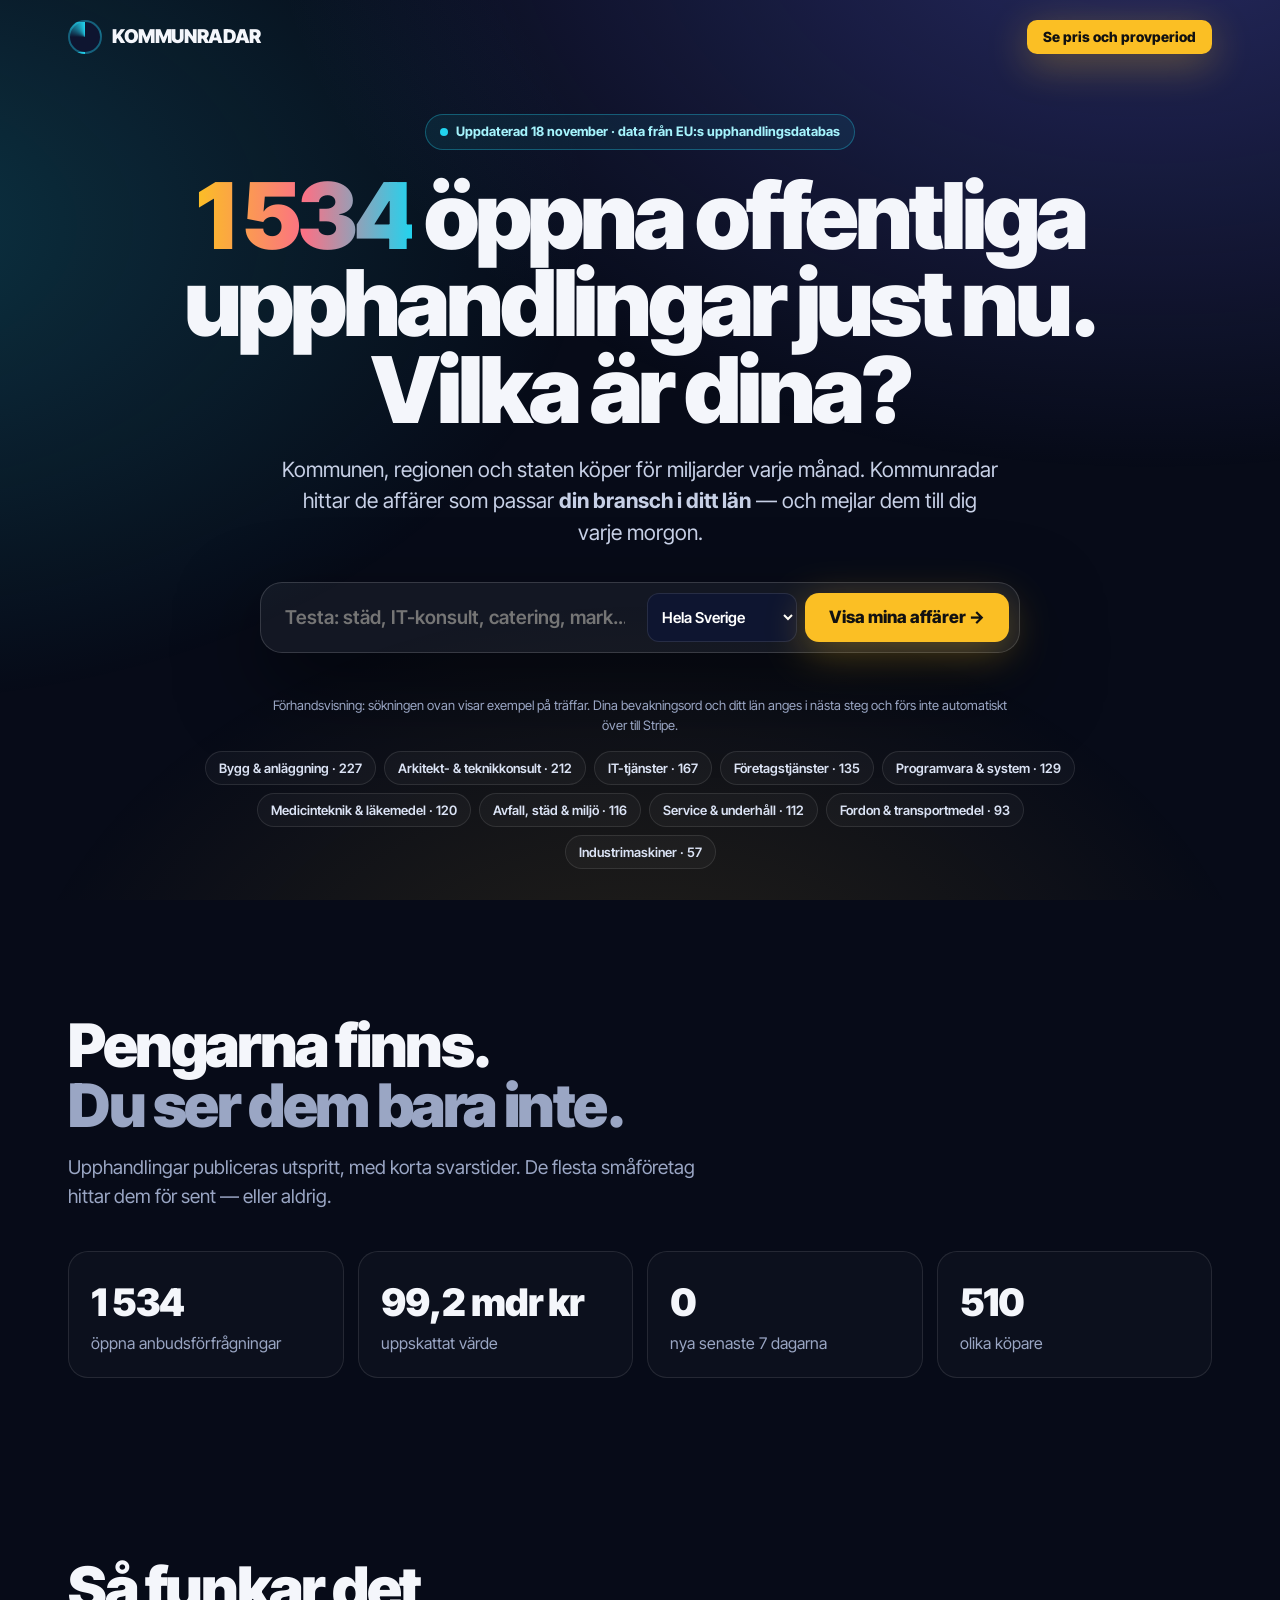
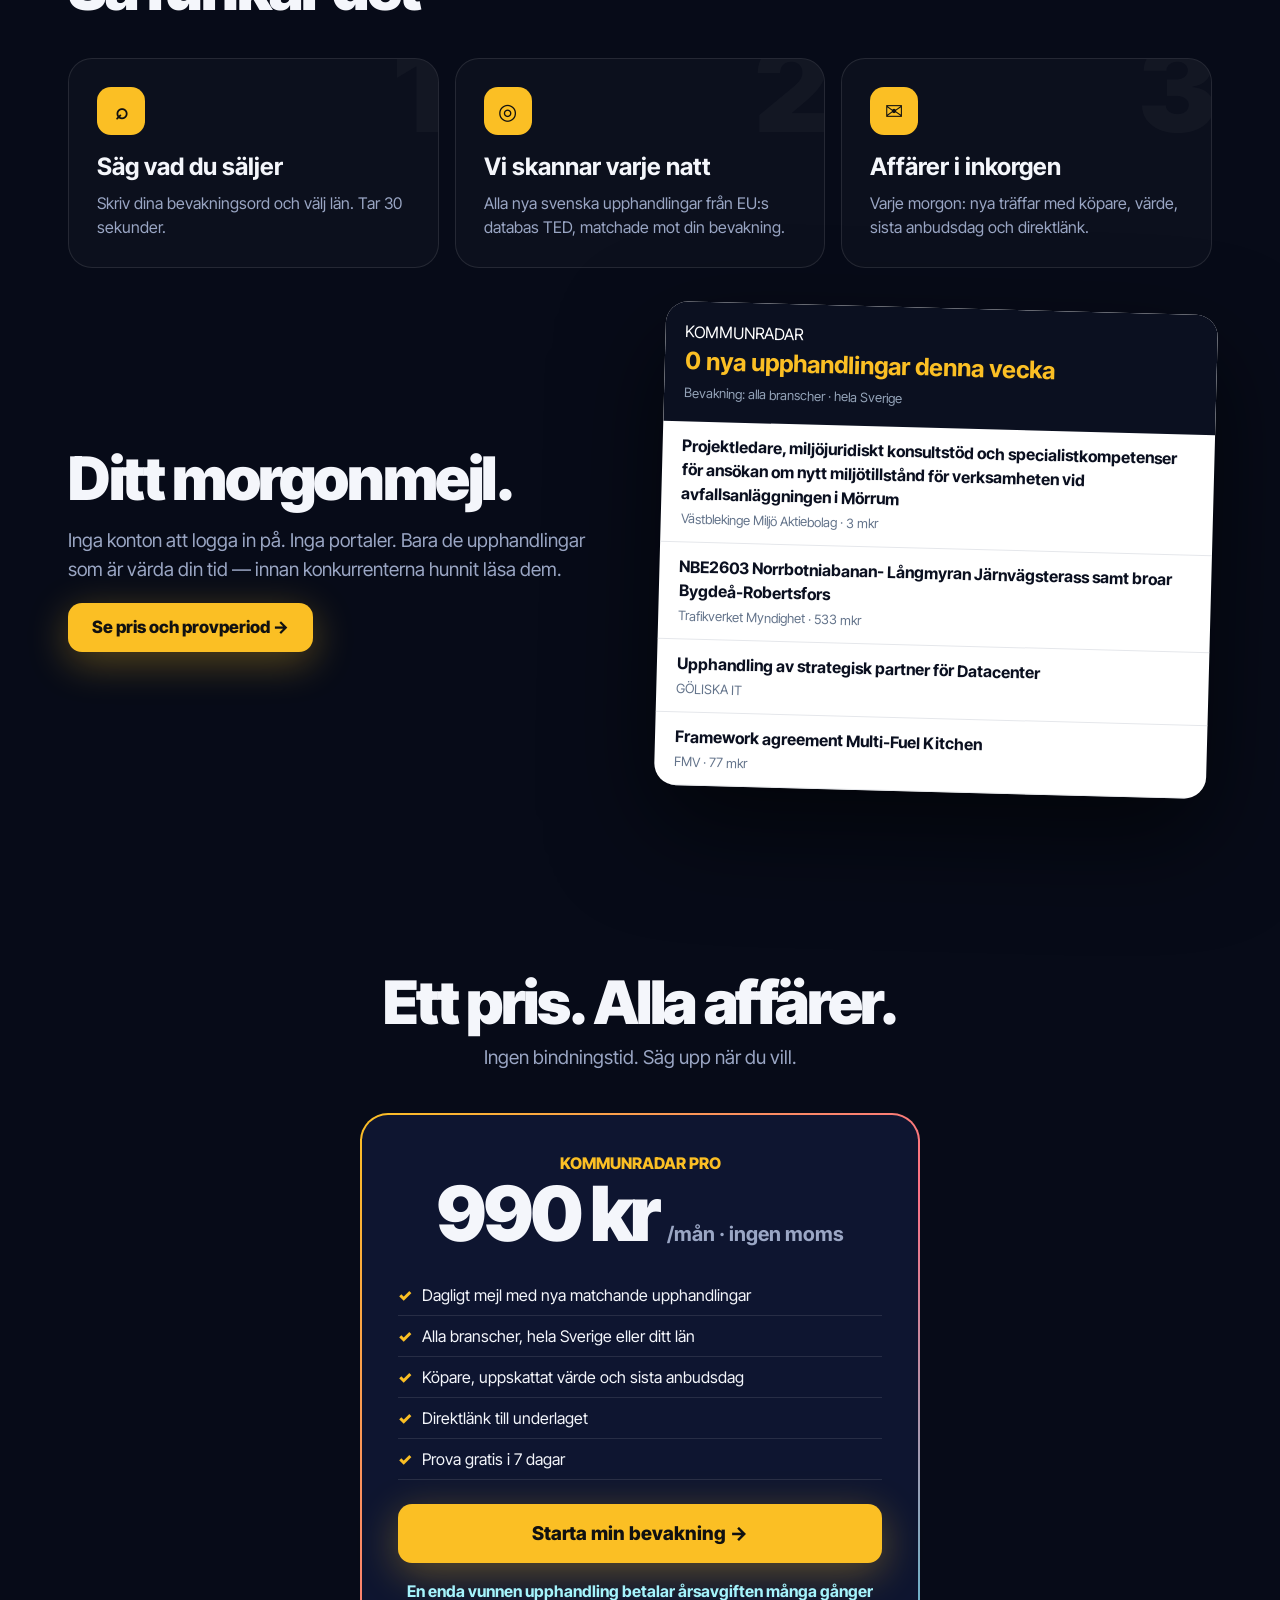
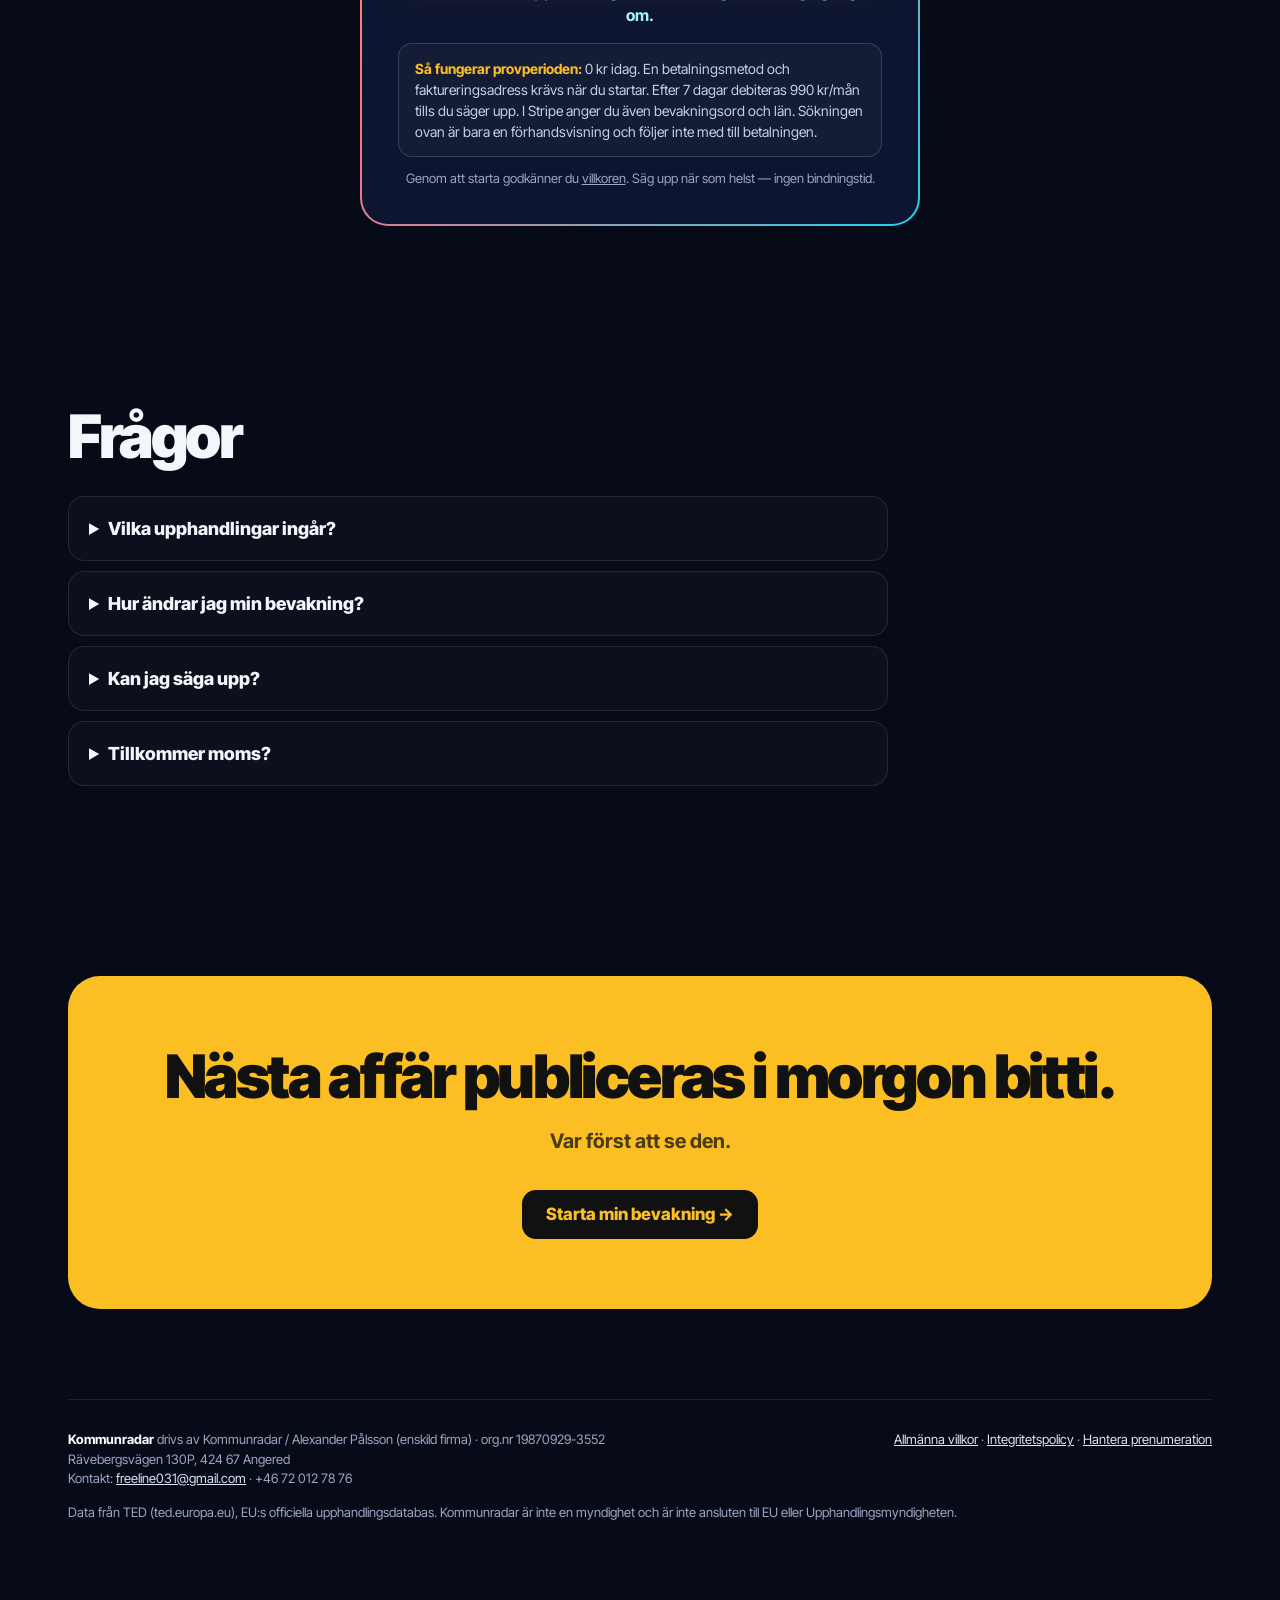
==== commit df9494fd: "Connect purchase CTAs to server checkout when enabled" ====
--- a/index.html
+++ b/index.html
@@ -14,7 +14,6 @@
 <link href="https://fonts.googleapis.com/css2?family=Inter+Tight:wght@500;700;800;900&display=swap" rel="stylesheet">
 <script src="config.js"></script>
 <style>
-.checkout-note{margin:14px auto 0;max-width:460px;padding:12px 14px;border:1px solid #22d3ee55;border-radius:12px;background:#22d3ee10;color:#c7d0e6;font-size:13px;line-height:1.55;text-align:left}
 :root{--ink:#070b18;--ink2:#0e1530;--line:#ffffff1a;--mut:#9aa6c4;--txt:#f4f6fb;--y:#fbbf24;--o:#fb7185;--c:#22d3ee;--b:#6366f1}
 *{box-sizing:border-box}html{scroll-behavior:smooth}
 body{margin:0;background:var(--ink);color:var(--txt);font:16px/1.5 "Inter Tight",system-ui,-apple-system,"Segoe UI",sans-serif;overflow-x:hidden}
@@ -27,12 +26,15 @@
 .btn{display:inline-flex;align-items:center;gap:8px;border:0;border-radius:14px;padding:16px 24px;font:800 17px/1 "Inter Tight",system-ui,sans-serif;text-decoration:none;cursor:pointer;transition:transform .15s,box-shadow .15s}
 .btn:hover{transform:translateY(-2px)}.y{background:var(--y);color:#111;box-shadow:0 10px 40px #fbbf2455}.g{border:1px solid var(--line);color:var(--txt);background:#ffffff08}
 .sm{padding:10px 16px;font-size:14px;border-radius:10px}
+.checkout-note{max-width:520px;margin:16px auto 0;padding:14px 16px;border:1px solid #ffffff26;border-radius:14px;background:#ffffff08;color:#c7d0e6;font-size:14px;text-align:left}
+.checkout-note strong{color:var(--y)}
+.preview-note{max-width:760px;margin:10px auto 0;color:var(--mut);font-size:13px}
 .hero{position:relative;padding:40px 0 30px;text-align:center}
 .pill{display:inline-flex;gap:8px;align-items:center;border:1px solid #22d3ee55;background:#22d3ee14;color:#a5f3fc;border-radius:99px;padding:7px 14px;font-size:13px;font-weight:700}
 .dot{width:8px;height:8px;border-radius:50%;background:#22d3ee;box-shadow:0 0 0 0 #22d3eeaa;animation:ping 1.6s infinite}@keyframes ping{70%{box-shadow:0 0 0 10px #22d3ee00}}
 h1{font-size:clamp(42px,7.5vw,92px);line-height:.95;letter-spacing:-.045em;margin:22px auto 0;max-width:1000px;font-weight:900}
 .num{background:linear-gradient(90deg,var(--y),var(--o),var(--c));-webkit-background-clip:text;background-clip:text;color:transparent}
-.lead{font-size:clamp(17px,2vw,21px);color:#c7d0e6;max-width:720px;margin:20px auto 0}
+.lead{font-size:clamp(17px,2vw,21px);color:#c7d0e6;max-width:720px;margin:20px auto 0}.checkout-status{min-height:1.5em;margin:12px auto 0;color:#a5f3fc;font-size:14px;text-align:center}
 .search{max-width:760px;margin:34px auto 0;background:#ffffff0d;border:1px solid #ffffff26;border-radius:22px;padding:10px;display:flex;gap:8px;box-shadow:0 30px 80px #0008}
 .search input{flex:1;min-width:0;background:transparent;border:0;outline:0;color:#fff;font:600 19px "Inter Tight",system-ui,sans-serif;padding:12px 14px}
 .search select{background:#0e1530;color:#fff;border:1px solid var(--line);border-radius:12px;padding:0 10px;font:600 15px "Inter Tight",system-ui,sans-serif;max-width:38%}
@@ -79,7 +81,7 @@
 @media(prefers-reduced-motion:reduce){.radar,.dot{animation:none}}
 </style></head><body><div class="glow"></div>
 <div class="w">
-<header><a class="logo" href="#"><span class="radar"></span>KOMMUNRADAR</a><a class="btn y sm hide-m" data-buy href="#pris">Starta bevakning</a></header>
+<header><a class="logo" href="#"><span class="radar"></span>KOMMUNRADAR</a><a class="btn y sm hide-m" href="#pris">Se pris och provperiod</a></header>
 
 <div class="hero">
   <span class="pill"><span class="dot"></span><span id="upd">Uppdateras varje morgon från EU:s upphandlingsdatabas</span></span>
@@ -88,9 +90,10 @@
   <form class="search" id="f" onsubmit="return false">
     <input id="q" placeholder="Testa: städ, IT-konsult, catering, mark…" autocomplete="off" aria-label="Sökord">
     <select id="lan" aria-label="Län"><option value="">Hela Sverige</option></select>
-    <input type="text" name="website" tabindex="-1" autocomplete="off" aria-hidden="true" style="position:absolute;left:-10000px;width:1px;height:1px">
     <button class="btn y" type="button" id="go">Visa mina affärer →</button>
   </form>
+  <p id="checkout-status" class="checkout-status" role="status" aria-live="polite"></p>
+  <p class="preview-note">Förhandsvisning: sökningen ovan visar exempel på träffar. Dina bevakningsord och ditt län anges i nästa steg och förs inte automatiskt över till Stripe.</p>
   <div class="chips" id="chips"></div>
   <div class="res" id="res"></div>
 </div>
@@ -114,7 +117,7 @@
     <div class="step"><i>3</i><div class="ico">✉</div><h3>Affärer i inkorgen</h3><p>Varje morgon: nya träffar med köpare, värde, sista anbudsdag och direktlänk.</p></div>
   </div>
   <div class="mail">
-    <div><h2>Ditt morgonmejl.</h2><p class="sub">Inga konton att logga in på. Inga portaler. Bara de upphandlingar som är värda din tid — innan konkurrenterna hunnit läsa dem.</p><a class="btn y" data-buy href="#pris">Starta bevakning →</a></div>
+    <div><h2>Ditt morgonmejl.</h2><p class="sub">Inga konton att logga in på. Inga portaler. Bara de upphandlingar som är värda din tid — innan konkurrenterna hunnit läsa dem.</p><a class="btn y" href="#pris">Se pris och provperiod →</a></div>
     <div class="inbox"><div class="top">KOMMUNRADAR<b id="mailn">7 nya upphandlingar för dig</b><span style="color:#94a3b8;font-size:13px" id="mailq">Bevakning: städ · Stockholm</span></div><div id="mailrows"></div></div>
   </div>
 </section>
@@ -128,8 +131,8 @@
     <ul><li>Dagligt mejl med nya matchande upphandlingar</li><li>Alla branscher, hela Sverige eller ditt län</li><li>Köpare, uppskattat värde och sista anbudsdag</li><li>Direktlänk till underlaget</li><li id="trialli">Prova gratis i 7 dagar</li></ul>
     <a class="btn y" data-buy href="#" style="width:100%;justify-content:center;font-size:19px;padding:20px">Starta min bevakning →</a>
     <div class="roi">En enda vunnen upphandling betalar årsavgiften många gånger om.</div>
+    <div class="checkout-note" role="note"><strong>Så fungerar provperioden:</strong> 0 kr idag. En betalningsmetod och faktureringsadress krävs när du startar. Efter 7 dagar debiteras 990 kr/mån tills du säger upp. I Stripe anger du även bevakningsord och län. Sökningen ovan är bara en förhandsvisning och följer inte med till betalningen.</div>
     <div style="color:var(--mut);font-size:13px;margin-top:12px">Genom att starta godkänner du <a href="villkor.html">villkoren</a>. Säg upp när som helst — ingen bindningstid.</div>
-    <div class="checkout-note" id="checkout-note">0 kr idag. Betalningsmetod och faktureringsadress krävs för att starta provperioden. Efter 7 dagar kostar tjänsten 990 kr/mån om du inte säger upp innan dess.</div>
   </div></div>
 </section>
 
@@ -151,44 +154,43 @@
 </div>
 <div style="margin-top:14px">Data från TED (ted.europa.eu), EU:s officiella upphandlingsdatabas. Kommunradar är inte en myndighet och är inte ansluten till EU eller Upphandlingsmyndigheten.</div></footer>
 </div>
-<div class="sticky"><a class="btn y" data-buy href="#">Starta bevakning — 990 kr/mån →</a></div>
+<div class="sticky"><a class="btn y" data-buy href="#pris">7 dagar gratis · 990 kr/mån →</a></div>
 
 <script>
 const $=id=>document.getElementById(id),E=s=>String(s??'').replace(/[&<>"']/g,c=>({'&':'&amp;','<':'&lt;','>':'&gt;','"':'&quot;',"'":'&#39;'}[c]));
 const CFG=window.KOMMUNRADAR||{};const FREE=3;
-const CHECKOUT_API_ENABLED = CFG.checkoutApiEnabled === true;
-const CHECKOUT_API_URL = CFG.checkoutApiUrl || '/api/create-checkout-session';
-window.__krPageLoadedAt = Date.now();
-const checkoutNote = $('checkout-note');
-if(checkoutNote)checkoutNote.textContent = CHECKOUT_API_ENABLED
-  ? '0 kr idag. Betalningsmetod och faktureringsadress krävs för att starta provperioden. Efter 7 dagar kostar tjänsten 990 kr/mån om du inte säger upp innan dess. Dina valda bevakningsord och län följer med automatiskt till kassan.'
-  : '0 kr idag. Betalningsmetod och faktureringsadress krävs för att starta provperioden. Efter 7 dagar kostar tjänsten 990 kr/mån om du inte säger upp innan dess. Ange dina bevakningsord och välj län i Stripe-kassan.';
 const fmt=n=>n.toLocaleString('sv-SE');
 const mkr=v=>!v?'':v>=1e9?(v/1e9).toFixed(1).replace('.',',')+' mdr kr':v>=1e6?Math.round(v/1e6)+' mkr':Math.round(v/1e3)+' tkr';
 const days=d=>{if(!d)return null;const x=Math.ceil((new Date(d)-new Date())/864e5);return x};
-// Legacy Payment Link remains the safe fallback until the server endpoint is deployed and enabled.
-async function startCheckout(trigger){
-  if(!CHECKOUT_API_ENABLED){if(CFG.paymentLink)location.assign(CFG.paymentLink);else location.hash='#pris';return;}
-  if(trigger?.dataset.busy==='1')return;
-  if(trigger){trigger.dataset.busy='1';trigger.setAttribute('aria-disabled','true');}
+// Prefer the server-created Checkout Session when configured. Keep the existing Payment Link as a safe fallback until the API is deployed and verified.
+const checkoutEndpoint=typeof CFG.checkoutApi==='string'?CFG.checkoutApi.trim():'';
+const checkoutEnabled=checkoutEndpoint.startsWith('https://');
+document.querySelectorAll('[data-buy]').forEach(a=>{if(checkoutEnabled)a.href='#pris';else if(CFG.paymentLink)a.href=CFG.paymentLink;else a.href='#pris'});
+const checkoutStatus=$('checkout-status');
+async function beginCheckout(event,link){
+  event.preventDefault();
+  if(link.dataset.busy==='1')return;
+  const bevakningsord=$('q').value.trim();
+  const lan=$('lan').value||'Hela Sverige';
+  if(!bevakningsord||bevakningsord.length>120){checkoutStatus.textContent='Skriv vad du vill bevaka (högst 120 tecken) i sökrutan ovan först.';$('q').focus();return}
+  if(!window.crypto?.randomUUID){checkoutStatus.textContent='Den här webbläsaren kan inte starta en säker checkout. Uppdatera webbläsaren och försök igen.';return}
+  const originalText=link.textContent;
+  link.dataset.busy='1';link.setAttribute('aria-disabled','true');link.textContent='Öppnar säker kassa…';
+  checkoutStatus.textContent='Vi förbereder din bevakning och skickar dig vidare till Stripe.';
   try{
-    const response=await fetch(CHECKOUT_API_URL,{method:'POST',headers:{'Content-Type':'application/json'},credentials:'omit',body:JSON.stringify({
-      keywords:$('q')?.value||'',lan:$('lan')?.value||'',pageLoadedAt:window.__krPageLoadedAt,
-      website:document.querySelector('[name="website"]')?.value||''
-    })});
-    const result=await response.json().catch(()=>({}));
-    if(!response.ok)throw new Error(result.error||'Checkout kunde inte startas. Försök igen.');
-    if(typeof result.url!=='string'||!result.url.startsWith('https://checkout.stripe.com/'))throw new Error('Stripe returnerade ingen giltig checkout-länk.');
-    location.assign(result.url);
+    const response=await fetch(checkoutEndpoint,{method:'POST',headers:{'Content-Type':'application/json'},body:JSON.stringify({bevakningsord,lan,checkoutRequestId:crypto.randomUUID()})});
+    const result=await response.json();
+    if(!response.ok)throw new Error(result.error||'Kassan kunde inte startas.');
+    if(typeof result.checkoutUrl!=='string'||!result.checkoutUrl.startsWith('https://checkout.stripe.com/'))throw new Error('Stripe returnerade ingen giltig kassalänk.');
+    window.location.assign(result.checkoutUrl);
   }catch(error){
-    alert(error?.message||'Checkout kunde inte startas. Försök igen.');
-    if(trigger){delete trigger.dataset.busy;trigger.removeAttribute('aria-disabled');}
+    checkoutStatus.textContent=error instanceof Error?error.message:'Ett fel uppstod. Försök igen.';
+    link.dataset.busy='0';link.removeAttribute('aria-disabled');link.textContent=originalText;
   }
 }
-document.querySelectorAll('[data-buy]').forEach(a=>{
-  if(CHECKOUT_API_ENABLED){a.href='#pris';a.addEventListener('click',event=>{event.preventDefault();startCheckout(a);});}
-  else if(CFG.paymentLink)a.href=CFG.paymentLink;
-  else a.href='#pris';
+document.addEventListener('click',event=>{
+  const link=event.target instanceof Element?event.target.closest('[data-buy]'):null;
+  if(link&&checkoutEnabled)beginCheckout(event,link);
 });
 if(CFG.trialDays===0)$('trialli').remove();else if(CFG.trialDays>0)$('trialli').textContent=`Prova gratis i ${CFG.trialDays} dagar`;
 let L=[];
@@ -200,12 +202,10 @@
   if(!words.length&&!lan){$('res').innerHTML='';return}
   $('res').innerHTML=`<div class="rhead"><div><div class="big">${fmt(hits.length)} öppna affärer</div><div class="meta">${value?'värda ca '+mkr(value)+' · ':''}${E(words.join(', ')||'alla branscher')} · ${E(lan||'hela Sverige')}</div></div></div>`+
    (hits.length?hits.slice(0,FREE).map(card).join(''):'<p class="meta">Inga öppna just nu — men nya publiceras varje dag. Starta bevakning så får du dem direkt.</p>')+
-   (hits.length>FREE?`<div class="lock">${hits.slice(FREE,FREE+3).map(card).join('')}<div class="gate"><div><div class="big" style="font-size:30px">+${fmt(hits.length-FREE)} till som matchar dig</div><p class="meta">Få alla — och varje ny träff — i mejlen varje morgon.</p><button class="btn y" type="button" data-checkout>Starta bevakning →</button></div></div></div>`:'')+
-   `<div style="margin-top:14px"><button class="btn y" type="button" data-checkout>Starta bevakning med dessa val →</button></div>`;
+   (hits.length>FREE?`<div class="lock">${hits.slice(FREE,FREE+3).map(card).join('')}<div class="gate"><div><div class="big" style="font-size:30px">+${fmt(hits.length-FREE)} till som matchar dig</div><p class="meta">Få alla — och varje ny träff — i mejlen varje morgon.</p><a class="btn y" data-buy href="${E(checkoutEnabled?'#pris':(CFG.paymentLink||'#pris'))}">Starta bevakning →</a></div></div></div>`:'');
   const top=hits.slice(0,4);$('mailn').textContent=`${hits.length} nya upphandlingar för dig`;$('mailq').textContent='Bevakning: '+(words.join(', ')||'alla')+' · '+(lan||'hela Sverige');$('mailrows').innerHTML=top.map(l=>`<div class="row"><b>${E(l.title)}</b><span>${E(l.buyer)}${l.value_sek?' · '+mkr(l.value_sek):''}</span></div>`).join('');
 }
 $('go').onclick=search;$('q').addEventListener('input',()=>{clearTimeout(window._t);window._t=setTimeout(search,250)});$('lan').onchange=search;
-$('res').addEventListener('click',event=>{const button=event.target.closest('[data-checkout]');if(button){event.preventDefault();startCheckout(button);}});
 const DATA=CFG.dataUrl||'https://raw.githubusercontent.com/studiolex031/kommunradar-feed/main/leads.json';
 const getJSON=u=>fetch(u,{cache:'no-store'}).then(r=>{if(!r.ok)throw r.status;return r.json()});
 // Freshest of: the copy GitHub updates every morning, and the copy uploaded with the site.
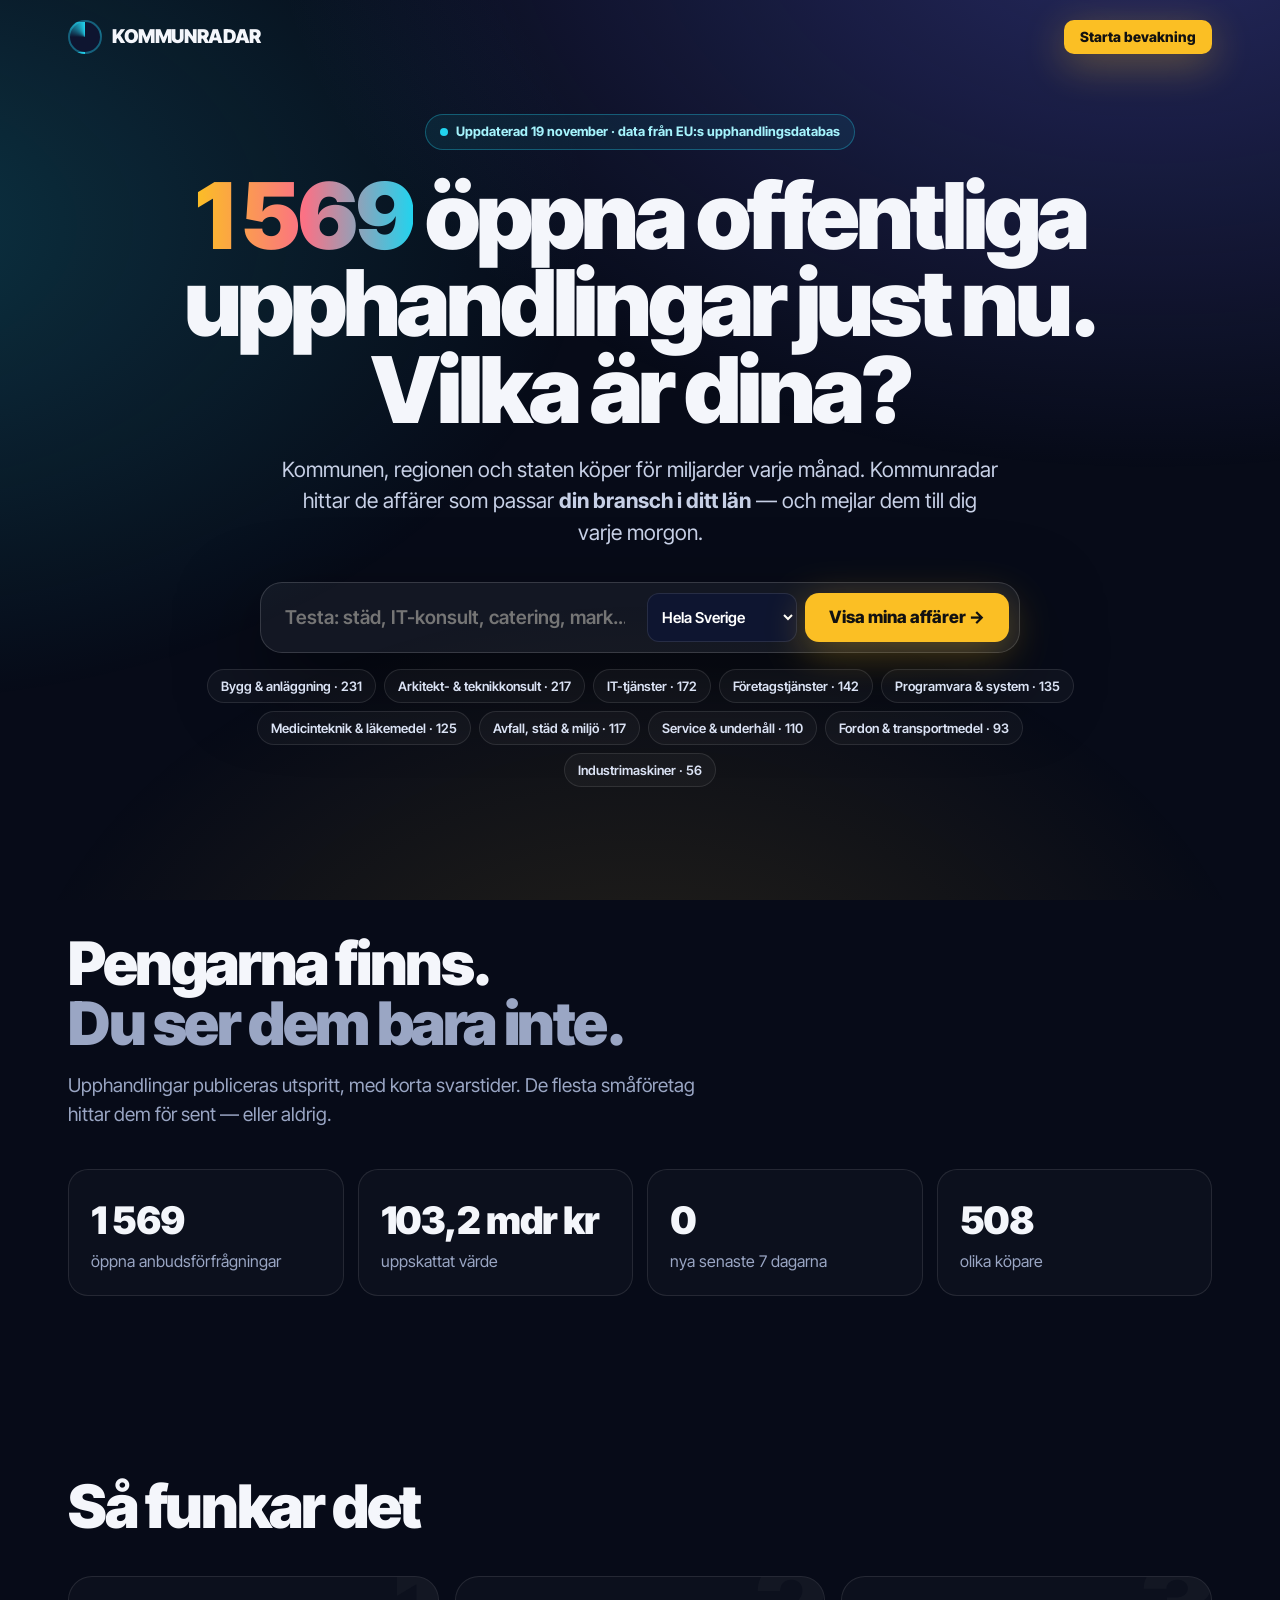
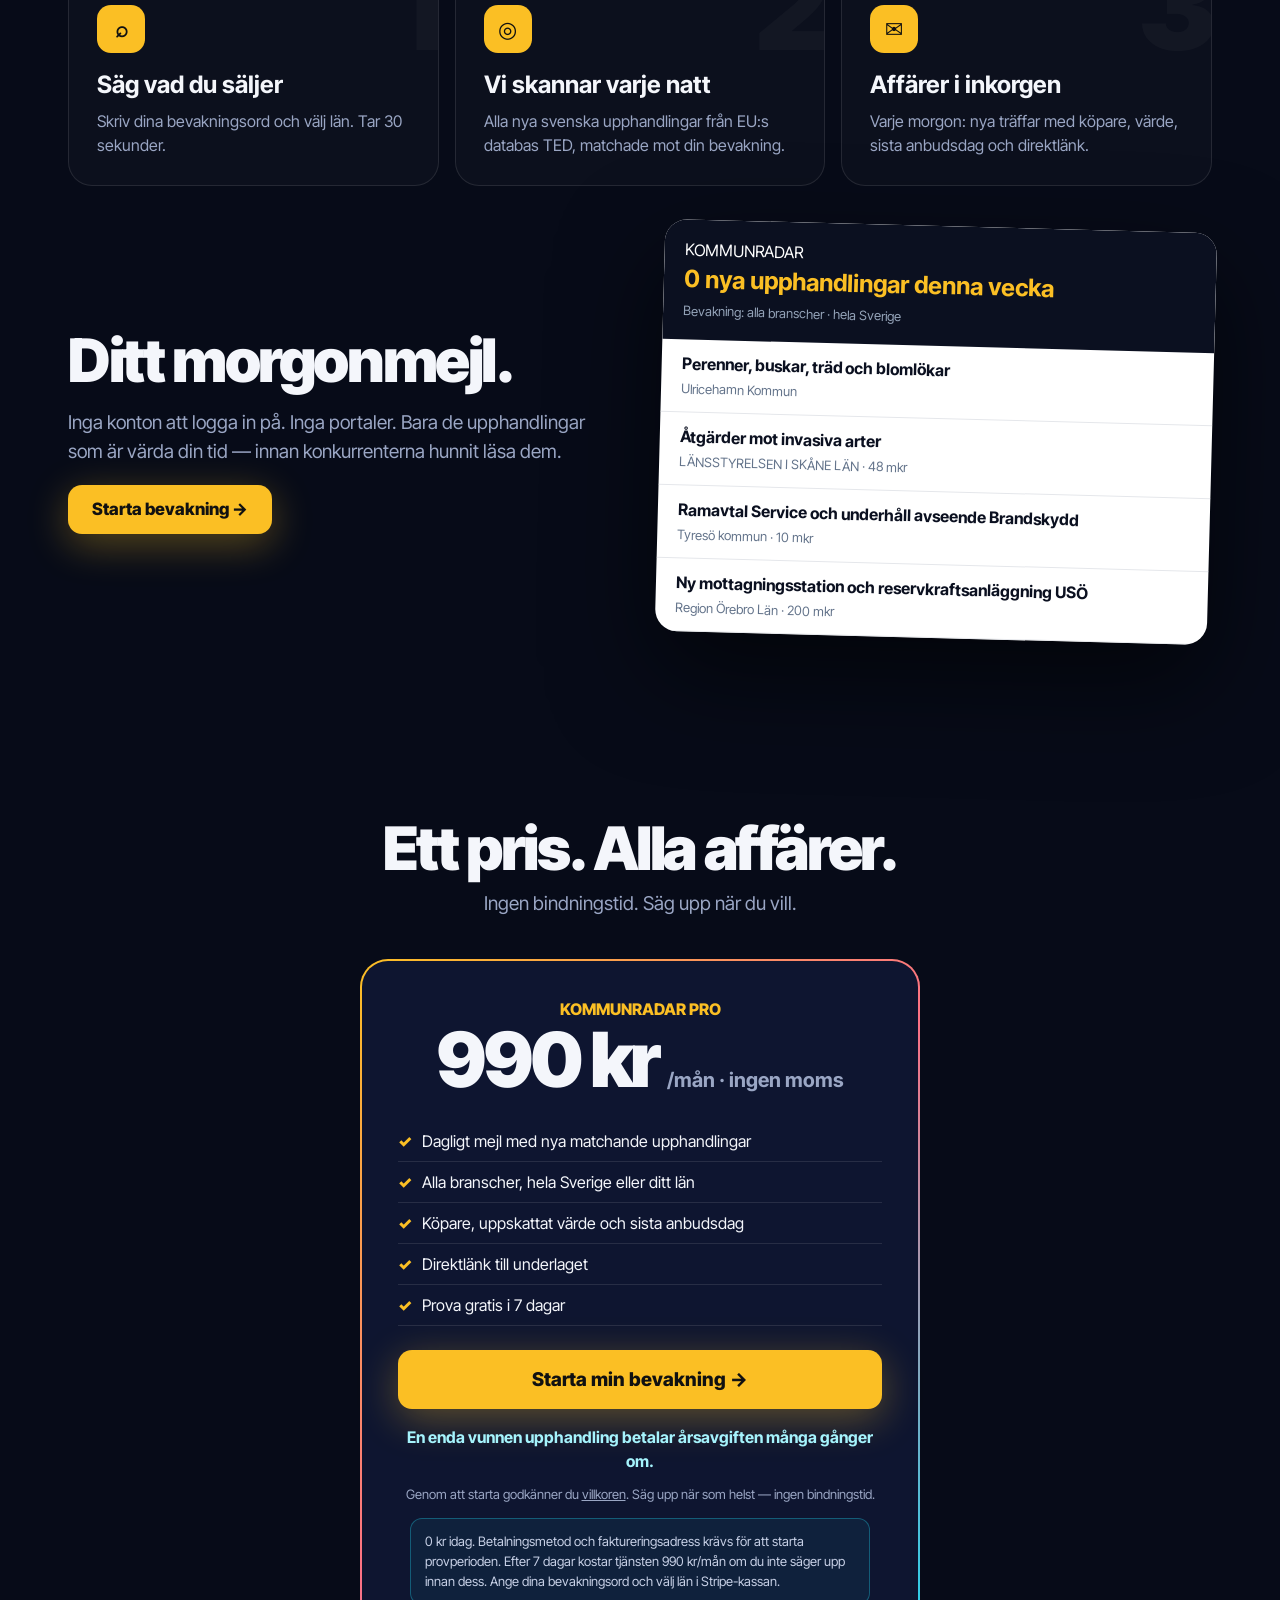
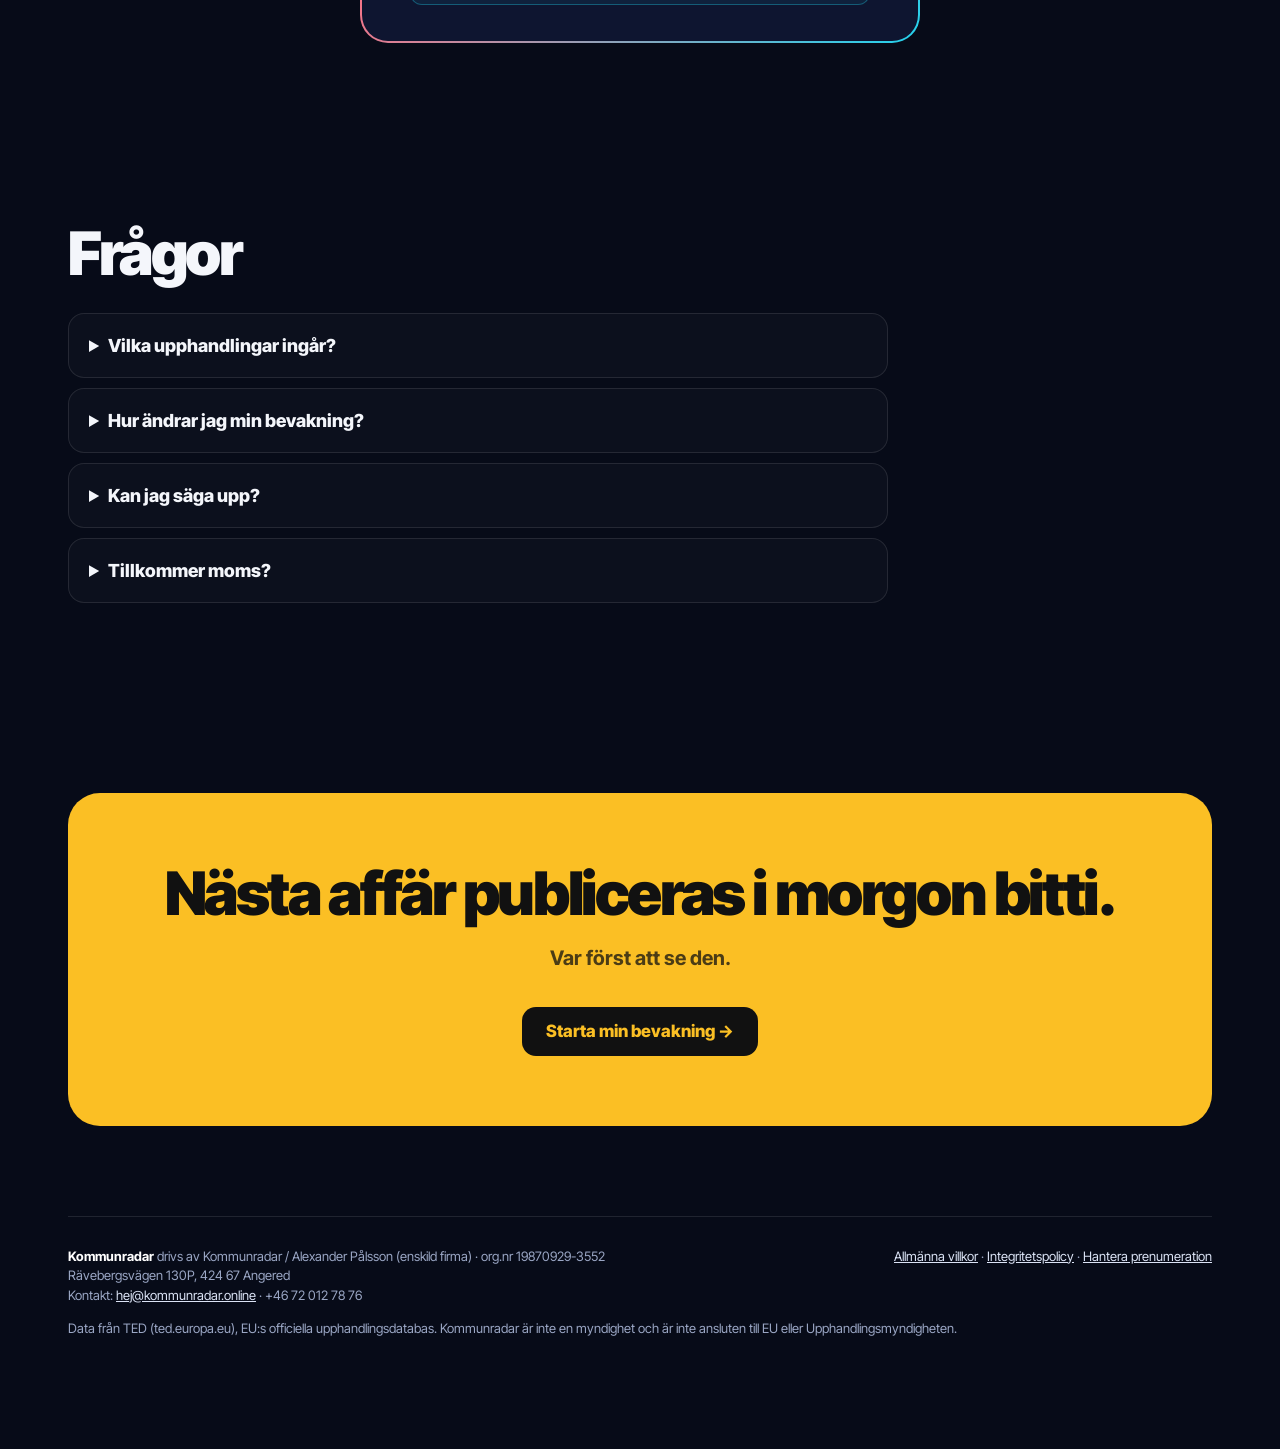
==== commit 183e3c84: "Merge pull request #15 from studiolex031/checkout/server-session-prefill-2026-11-18 Draft: Serverbas" ====
--- a/index.html
+++ b/index.html
@@ -14,6 +14,7 @@
 <link href="https://fonts.googleapis.com/css2?family=Inter+Tight:wght@500;700;800;900&display=swap" rel="stylesheet">
 <script src="config.js"></script>
 <style>
+.checkout-note{margin:14px auto 0;max-width:460px;padding:12px 14px;border:1px solid #22d3ee55;border-radius:12px;background:#22d3ee10;color:#c7d0e6;font-size:13px;line-height:1.55;text-align:left}
 :root{--ink:#070b18;--ink2:#0e1530;--line:#ffffff1a;--mut:#9aa6c4;--txt:#f4f6fb;--y:#fbbf24;--o:#fb7185;--c:#22d3ee;--b:#6366f1}
 *{box-sizing:border-box}html{scroll-behavior:smooth}
 body{margin:0;background:var(--ink);color:var(--txt);font:16px/1.5 "Inter Tight",system-ui,-apple-system,"Segoe UI",sans-serif;overflow-x:hidden}
@@ -26,15 +27,12 @@
 .btn{display:inline-flex;align-items:center;gap:8px;border:0;border-radius:14px;padding:16px 24px;font:800 17px/1 "Inter Tight",system-ui,sans-serif;text-decoration:none;cursor:pointer;transition:transform .15s,box-shadow .15s}
 .btn:hover{transform:translateY(-2px)}.y{background:var(--y);color:#111;box-shadow:0 10px 40px #fbbf2455}.g{border:1px solid var(--line);color:var(--txt);background:#ffffff08}
 .sm{padding:10px 16px;font-size:14px;border-radius:10px}
-.checkout-note{max-width:520px;margin:16px auto 0;padding:14px 16px;border:1px solid #ffffff26;border-radius:14px;background:#ffffff08;color:#c7d0e6;font-size:14px;text-align:left}
-.checkout-note strong{color:var(--y)}
-.preview-note{max-width:760px;margin:10px auto 0;color:var(--mut);font-size:13px}
 .hero{position:relative;padding:40px 0 30px;text-align:center}
 .pill{display:inline-flex;gap:8px;align-items:center;border:1px solid #22d3ee55;background:#22d3ee14;color:#a5f3fc;border-radius:99px;padding:7px 14px;font-size:13px;font-weight:700}
 .dot{width:8px;height:8px;border-radius:50%;background:#22d3ee;box-shadow:0 0 0 0 #22d3eeaa;animation:ping 1.6s infinite}@keyframes ping{70%{box-shadow:0 0 0 10px #22d3ee00}}
 h1{font-size:clamp(42px,7.5vw,92px);line-height:.95;letter-spacing:-.045em;margin:22px auto 0;max-width:1000px;font-weight:900}
 .num{background:linear-gradient(90deg,var(--y),var(--o),var(--c));-webkit-background-clip:text;background-clip:text;color:transparent}
-.lead{font-size:clamp(17px,2vw,21px);color:#c7d0e6;max-width:720px;margin:20px auto 0}.checkout-status{min-height:1.5em;margin:12px auto 0;color:#a5f3fc;font-size:14px;text-align:center}
+.lead{font-size:clamp(17px,2vw,21px);color:#c7d0e6;max-width:720px;margin:20px auto 0}
 .search{max-width:760px;margin:34px auto 0;background:#ffffff0d;border:1px solid #ffffff26;border-radius:22px;padding:10px;display:flex;gap:8px;box-shadow:0 30px 80px #0008}
 .search input{flex:1;min-width:0;background:transparent;border:0;outline:0;color:#fff;font:600 19px "Inter Tight",system-ui,sans-serif;padding:12px 14px}
 .search select{background:#0e1530;color:#fff;border:1px solid var(--line);border-radius:12px;padding:0 10px;font:600 15px "Inter Tight",system-ui,sans-serif;max-width:38%}
@@ -81,7 +79,7 @@
 @media(prefers-reduced-motion:reduce){.radar,.dot{animation:none}}
 </style></head><body><div class="glow"></div>
 <div class="w">
-<header><a class="logo" href="#"><span class="radar"></span>KOMMUNRADAR</a><a class="btn y sm hide-m" href="#pris">Se pris och provperiod</a></header>
+<header><a class="logo" href="#"><span class="radar"></span>KOMMUNRADAR</a><a class="btn y sm hide-m" data-buy href="#pris">Starta bevakning</a></header>
 
 <div class="hero">
   <span class="pill"><span class="dot"></span><span id="upd">Uppdateras varje morgon från EU:s upphandlingsdatabas</span></span>
@@ -90,10 +88,9 @@
   <form class="search" id="f" onsubmit="return false">
     <input id="q" placeholder="Testa: städ, IT-konsult, catering, mark…" autocomplete="off" aria-label="Sökord">
     <select id="lan" aria-label="Län"><option value="">Hela Sverige</option></select>
+    <input type="text" name="website" tabindex="-1" autocomplete="off" aria-hidden="true" style="position:absolute;left:-10000px;width:1px;height:1px">
     <button class="btn y" type="button" id="go">Visa mina affärer →</button>
   </form>
-  <p id="checkout-status" class="checkout-status" role="status" aria-live="polite"></p>
-  <p class="preview-note">Förhandsvisning: sökningen ovan visar exempel på träffar. Dina bevakningsord och ditt län anges i nästa steg och förs inte automatiskt över till Stripe.</p>
   <div class="chips" id="chips"></div>
   <div class="res" id="res"></div>
 </div>
@@ -117,7 +114,7 @@
     <div class="step"><i>3</i><div class="ico">✉</div><h3>Affärer i inkorgen</h3><p>Varje morgon: nya träffar med köpare, värde, sista anbudsdag och direktlänk.</p></div>
   </div>
   <div class="mail">
-    <div><h2>Ditt morgonmejl.</h2><p class="sub">Inga konton att logga in på. Inga portaler. Bara de upphandlingar som är värda din tid — innan konkurrenterna hunnit läsa dem.</p><a class="btn y" href="#pris">Se pris och provperiod →</a></div>
+    <div><h2>Ditt morgonmejl.</h2><p class="sub">Inga konton att logga in på. Inga portaler. Bara de upphandlingar som är värda din tid — innan konkurrenterna hunnit läsa dem.</p><a class="btn y" data-buy href="#pris">Starta bevakning →</a></div>
     <div class="inbox"><div class="top">KOMMUNRADAR<b id="mailn">7 nya upphandlingar för dig</b><span style="color:#94a3b8;font-size:13px" id="mailq">Bevakning: städ · Stockholm</span></div><div id="mailrows"></div></div>
   </div>
 </section>
@@ -131,8 +128,8 @@
     <ul><li>Dagligt mejl med nya matchande upphandlingar</li><li>Alla branscher, hela Sverige eller ditt län</li><li>Köpare, uppskattat värde och sista anbudsdag</li><li>Direktlänk till underlaget</li><li id="trialli">Prova gratis i 7 dagar</li></ul>
     <a class="btn y" data-buy href="#" style="width:100%;justify-content:center;font-size:19px;padding:20px">Starta min bevakning →</a>
     <div class="roi">En enda vunnen upphandling betalar årsavgiften många gånger om.</div>
-    <div class="checkout-note" role="note"><strong>Så fungerar provperioden:</strong> 0 kr idag. En betalningsmetod och faktureringsadress krävs när du startar. Efter 7 dagar debiteras 990 kr/mån tills du säger upp. I Stripe anger du även bevakningsord och län. Sökningen ovan är bara en förhandsvisning och följer inte med till betalningen.</div>
     <div style="color:var(--mut);font-size:13px;margin-top:12px">Genom att starta godkänner du <a href="villkor.html">villkoren</a>. Säg upp när som helst — ingen bindningstid.</div>
+    <div class="checkout-note" id="checkout-note">0 kr idag. Betalningsmetod och faktureringsadress krävs för att starta provperioden. Efter 7 dagar kostar tjänsten 990 kr/mån om du inte säger upp innan dess.</div>
   </div></div>
 </section>
 
@@ -154,43 +151,44 @@
 </div>
 <div style="margin-top:14px">Data från TED (ted.europa.eu), EU:s officiella upphandlingsdatabas. Kommunradar är inte en myndighet och är inte ansluten till EU eller Upphandlingsmyndigheten.</div></footer>
 </div>
-<div class="sticky"><a class="btn y" data-buy href="#pris">7 dagar gratis · 990 kr/mån →</a></div>
+<div class="sticky"><a class="btn y" data-buy href="#">Starta bevakning — 990 kr/mån →</a></div>
 
 <script>
 const $=id=>document.getElementById(id),E=s=>String(s??'').replace(/[&<>"']/g,c=>({'&':'&amp;','<':'&lt;','>':'&gt;','"':'&quot;',"'":'&#39;'}[c]));
 const CFG=window.KOMMUNRADAR||{};const FREE=3;
+const CHECKOUT_API_ENABLED = CFG.checkoutApiEnabled === true;
+const CHECKOUT_API_URL = CFG.checkoutApiUrl || '/api/create-checkout-session';
+window.__krPageLoadedAt = Date.now();
+const checkoutNote = $('checkout-note');
+if(checkoutNote)checkoutNote.textContent = CHECKOUT_API_ENABLED
+  ? '0 kr idag. Betalningsmetod och faktureringsadress krävs för att starta provperioden. Efter 7 dagar kostar tjänsten 990 kr/mån om du inte säger upp innan dess. Dina valda bevakningsord och län följer med automatiskt till kassan.'
+  : '0 kr idag. Betalningsmetod och faktureringsadress krävs för att starta provperioden. Efter 7 dagar kostar tjänsten 990 kr/mån om du inte säger upp innan dess. Ange dina bevakningsord och välj län i Stripe-kassan.';
 const fmt=n=>n.toLocaleString('sv-SE');
 const mkr=v=>!v?'':v>=1e9?(v/1e9).toFixed(1).replace('.',',')+' mdr kr':v>=1e6?Math.round(v/1e6)+' mkr':Math.round(v/1e3)+' tkr';
 const days=d=>{if(!d)return null;const x=Math.ceil((new Date(d)-new Date())/864e5);return x};
-// Prefer the server-created Checkout Session when configured. Keep the existing Payment Link as a safe fallback until the API is deployed and verified.
-const checkoutEndpoint=typeof CFG.checkoutApi==='string'?CFG.checkoutApi.trim():'';
-const checkoutEnabled=checkoutEndpoint.startsWith('https://');
-document.querySelectorAll('[data-buy]').forEach(a=>{if(checkoutEnabled)a.href='#pris';else if(CFG.paymentLink)a.href=CFG.paymentLink;else a.href='#pris'});
-const checkoutStatus=$('checkout-status');
-async function beginCheckout(event,link){
-  event.preventDefault();
-  if(link.dataset.busy==='1')return;
-  const bevakningsord=$('q').value.trim();
-  const lan=$('lan').value||'Hela Sverige';
-  if(!bevakningsord||bevakningsord.length>120){checkoutStatus.textContent='Skriv vad du vill bevaka (högst 120 tecken) i sökrutan ovan först.';$('q').focus();return}
-  if(!window.crypto?.randomUUID){checkoutStatus.textContent='Den här webbläsaren kan inte starta en säker checkout. Uppdatera webbläsaren och försök igen.';return}
-  const originalText=link.textContent;
-  link.dataset.busy='1';link.setAttribute('aria-disabled','true');link.textContent='Öppnar säker kassa…';
-  checkoutStatus.textContent='Vi förbereder din bevakning och skickar dig vidare till Stripe.';
+// Legacy Payment Link remains the safe fallback until the server endpoint is deployed and enabled.
+async function startCheckout(trigger){
+  if(!CHECKOUT_API_ENABLED){if(CFG.paymentLink)location.assign(CFG.paymentLink);else location.hash='#pris';return;}
+  if(trigger?.dataset.busy==='1')return;
+  if(trigger){trigger.dataset.busy='1';trigger.setAttribute('aria-disabled','true');}
   try{
-    const response=await fetch(checkoutEndpoint,{method:'POST',headers:{'Content-Type':'application/json'},body:JSON.stringify({bevakningsord,lan,checkoutRequestId:crypto.randomUUID()})});
-    const result=await response.json();
-    if(!response.ok)throw new Error(result.error||'Kassan kunde inte startas.');
-    if(typeof result.checkoutUrl!=='string'||!result.checkoutUrl.startsWith('https://checkout.stripe.com/'))throw new Error('Stripe returnerade ingen giltig kassalänk.');
-    window.location.assign(result.checkoutUrl);
+    const response=await fetch(CHECKOUT_API_URL,{method:'POST',headers:{'Content-Type':'application/json'},credentials:'omit',body:JSON.stringify({
+      keywords:$('q')?.value||'',lan:$('lan')?.value||'',pageLoadedAt:window.__krPageLoadedAt,
+      website:document.querySelector('[name="website"]')?.value||''
+    })});
+    const result=await response.json().catch(()=>({}));
+    if(!response.ok)throw new Error(result.error||'Checkout kunde inte startas. Försök igen.');
+    if(typeof result.url!=='string'||!result.url.startsWith('https://checkout.stripe.com/'))throw new Error('Stripe returnerade ingen giltig checkout-länk.');
+    location.assign(result.url);
   }catch(error){
-    checkoutStatus.textContent=error instanceof Error?error.message:'Ett fel uppstod. Försök igen.';
-    link.dataset.busy='0';link.removeAttribute('aria-disabled');link.textContent=originalText;
+    alert(error?.message||'Checkout kunde inte startas. Försök igen.');
+    if(trigger){delete trigger.dataset.busy;trigger.removeAttribute('aria-disabled');}
   }
 }
-document.addEventListener('click',event=>{
-  const link=event.target instanceof Element?event.target.closest('[data-buy]'):null;
-  if(link&&checkoutEnabled)beginCheckout(event,link);
+document.querySelectorAll('[data-buy]').forEach(a=>{
+  if(CHECKOUT_API_ENABLED){a.href='#pris';a.addEventListener('click',event=>{event.preventDefault();startCheckout(a);});}
+  else if(CFG.paymentLink)a.href=CFG.paymentLink;
+  else a.href='#pris';
 });
 if(CFG.trialDays===0)$('trialli').remove();else if(CFG.trialDays>0)$('trialli').textContent=`Prova gratis i ${CFG.trialDays} dagar`;
 let L=[];
@@ -202,10 +200,12 @@
   if(!words.length&&!lan){$('res').innerHTML='';return}
   $('res').innerHTML=`<div class="rhead"><div><div class="big">${fmt(hits.length)} öppna affärer</div><div class="meta">${value?'värda ca '+mkr(value)+' · ':''}${E(words.join(', ')||'alla branscher')} · ${E(lan||'hela Sverige')}</div></div></div>`+
    (hits.length?hits.slice(0,FREE).map(card).join(''):'<p class="meta">Inga öppna just nu — men nya publiceras varje dag. Starta bevakning så får du dem direkt.</p>')+
-   (hits.length>FREE?`<div class="lock">${hits.slice(FREE,FREE+3).map(card).join('')}<div class="gate"><div><div class="big" style="font-size:30px">+${fmt(hits.length-FREE)} till som matchar dig</div><p class="meta">Få alla — och varje ny träff — i mejlen varje morgon.</p><a class="btn y" data-buy href="${E(checkoutEnabled?'#pris':(CFG.paymentLink||'#pris'))}">Starta bevakning →</a></div></div></div>`:'');
+   (hits.length>FREE?`<div class="lock">${hits.slice(FREE,FREE+3).map(card).join('')}<div class="gate"><div><div class="big" style="font-size:30px">+${fmt(hits.length-FREE)} till som matchar dig</div><p class="meta">Få alla — och varje ny träff — i mejlen varje morgon.</p><button class="btn y" type="button" data-checkout>Starta bevakning →</button></div></div></div>`:'')+
+   `<div style="margin-top:14px"><button class="btn y" type="button" data-checkout>Starta bevakning med dessa val →</button></div>`;
   const top=hits.slice(0,4);$('mailn').textContent=`${hits.length} nya upphandlingar för dig`;$('mailq').textContent='Bevakning: '+(words.join(', ')||'alla')+' · '+(lan||'hela Sverige');$('mailrows').innerHTML=top.map(l=>`<div class="row"><b>${E(l.title)}</b><span>${E(l.buyer)}${l.value_sek?' · '+mkr(l.value_sek):''}</span></div>`).join('');
 }
 $('go').onclick=search;$('q').addEventListener('input',()=>{clearTimeout(window._t);window._t=setTimeout(search,250)});$('lan').onchange=search;
+$('res').addEventListener('click',event=>{const button=event.target.closest('[data-checkout]');if(button){event.preventDefault();startCheckout(button);}});
 const DATA=CFG.dataUrl||'https://raw.githubusercontent.com/studiolex031/kommunradar-feed/main/leads.json';
 const getJSON=u=>fetch(u,{cache:'no-store'}).then(r=>{if(!r.ok)throw r.status;return r.json()});
 // Freshest of: the copy GitHub updates every morning, and the copy uploaded with the site.
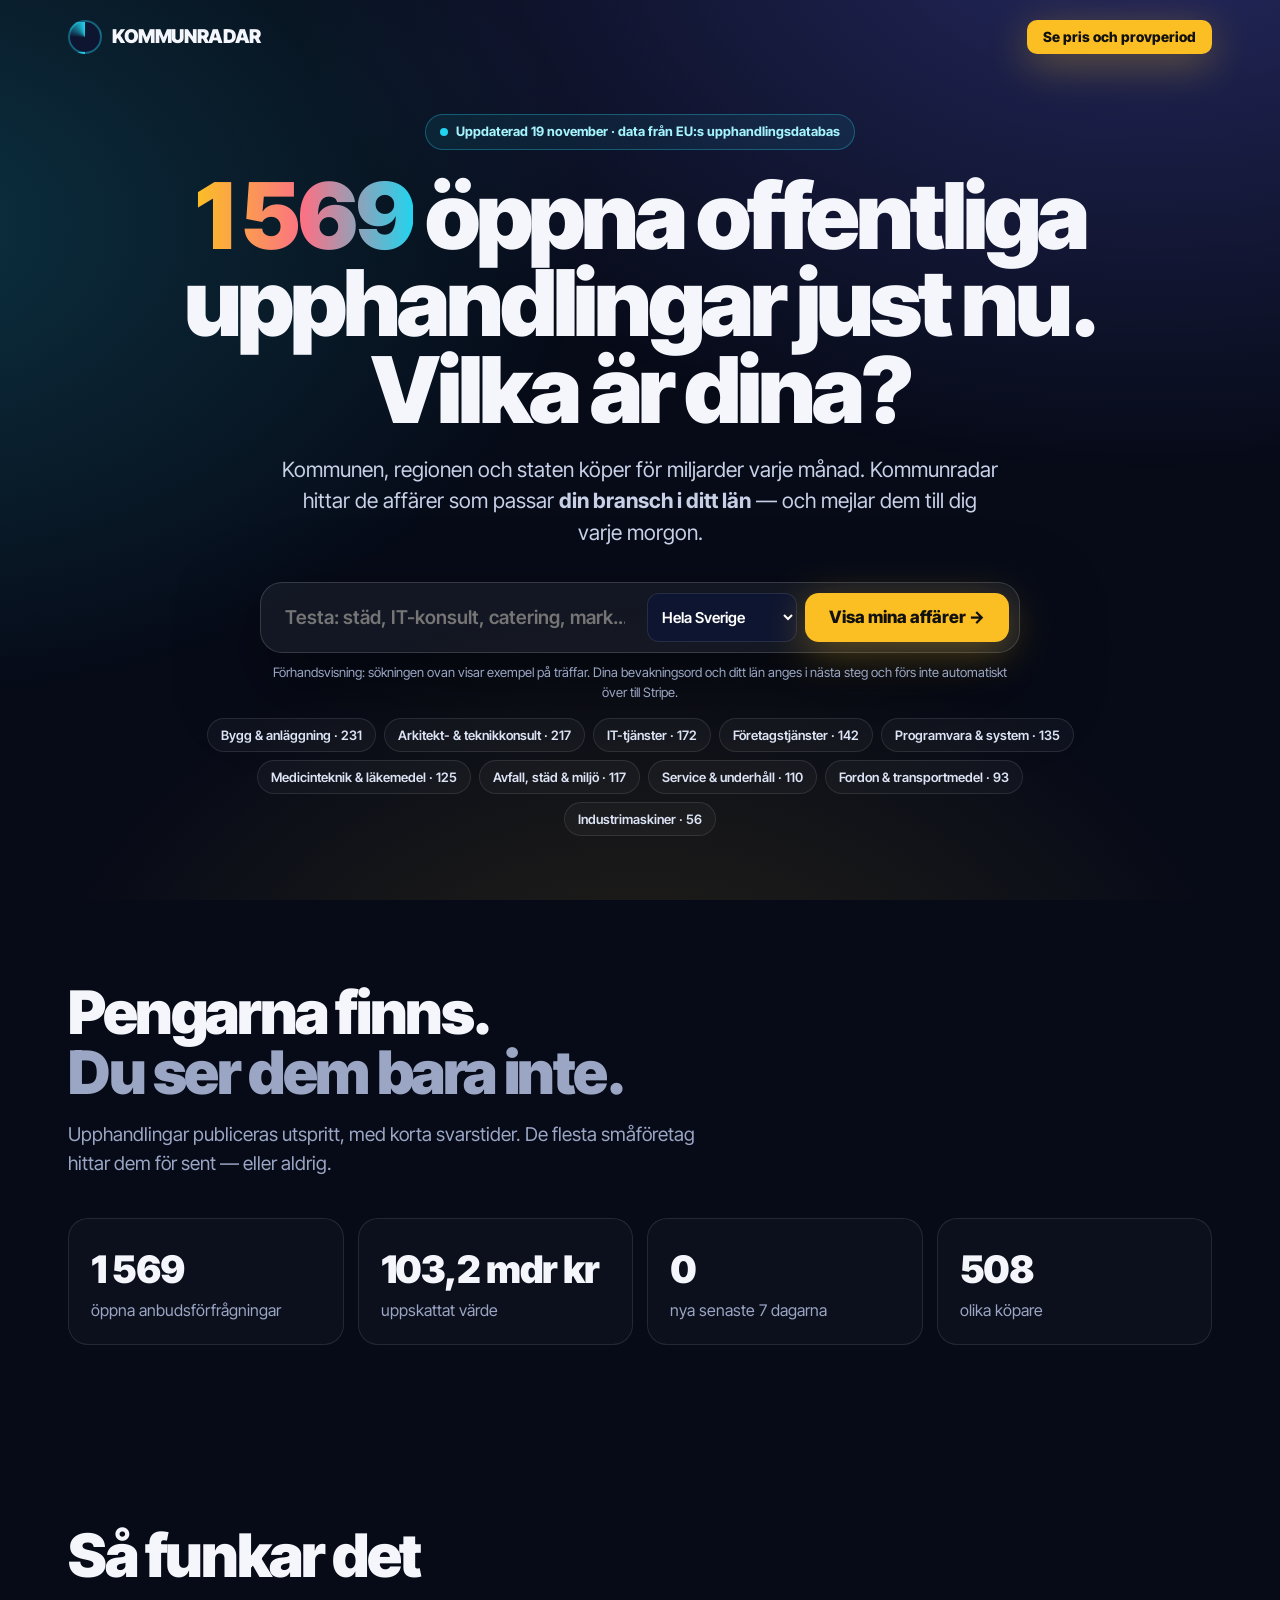
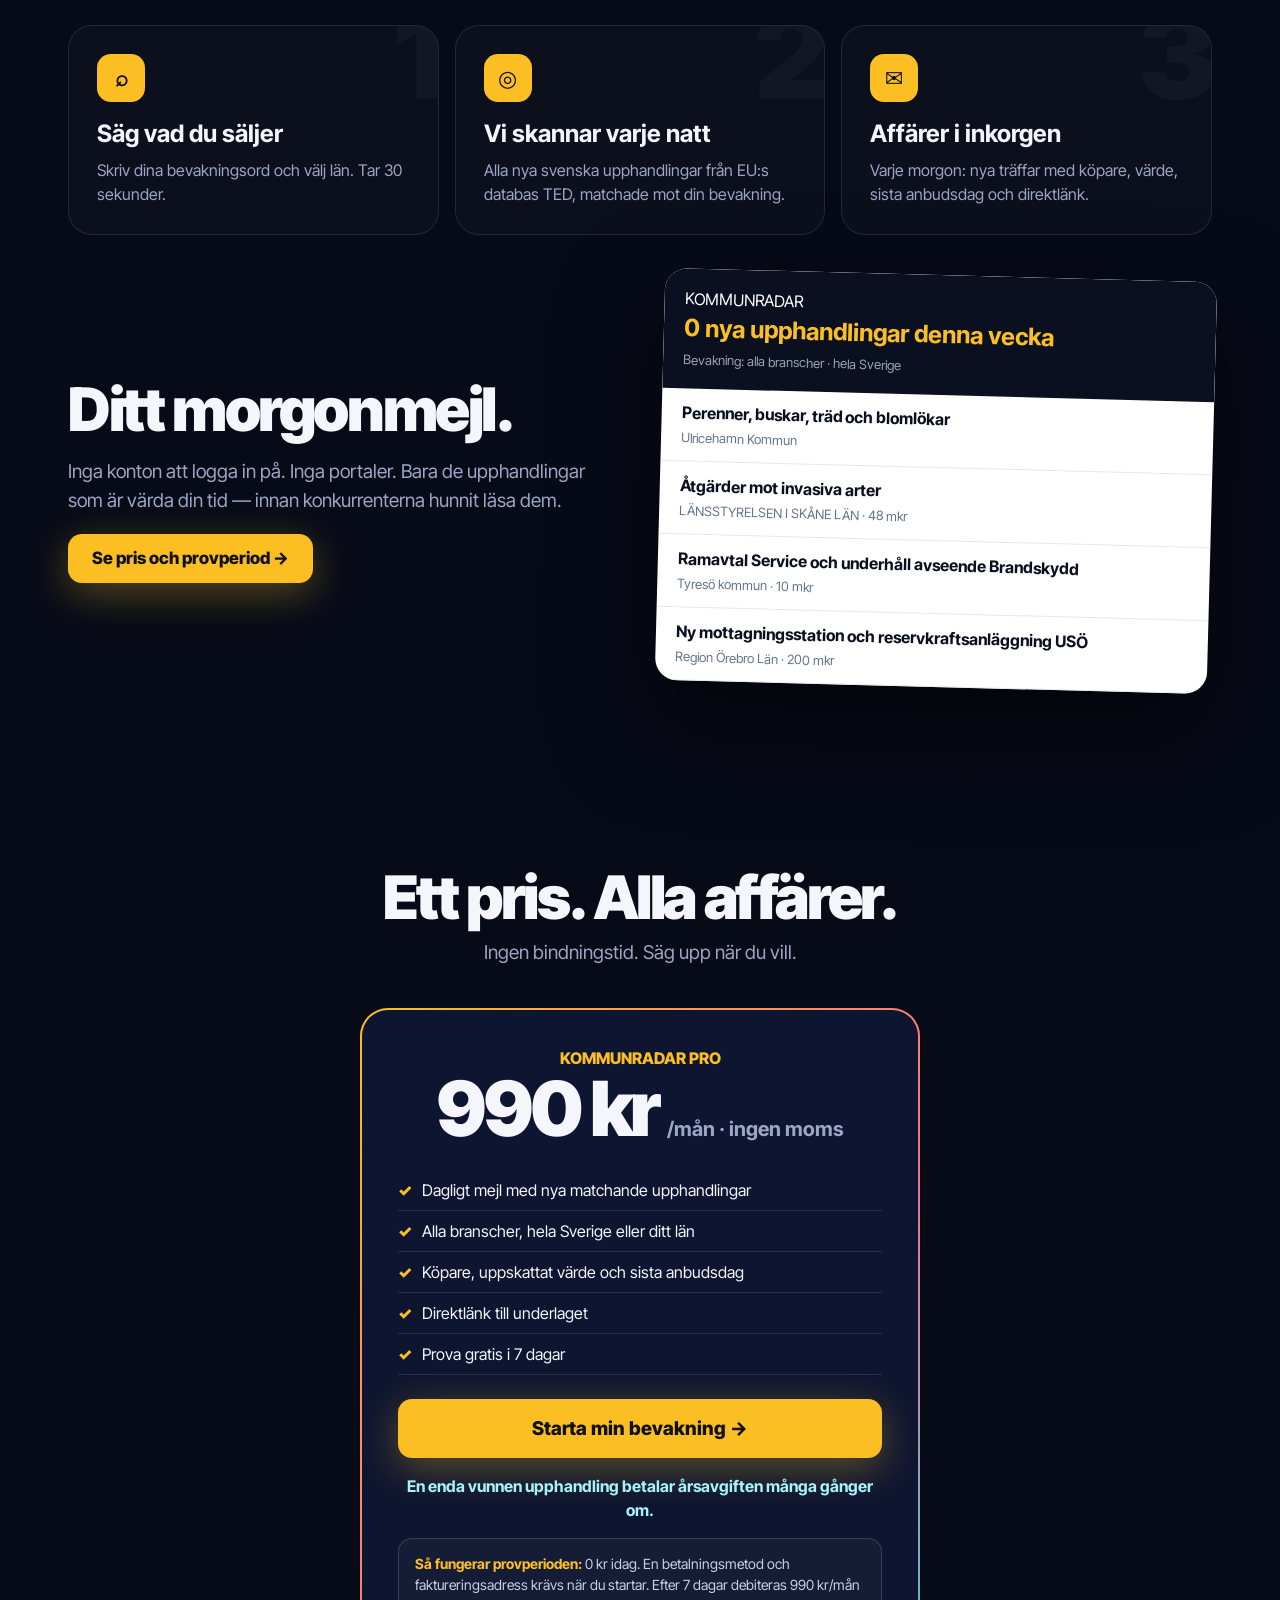
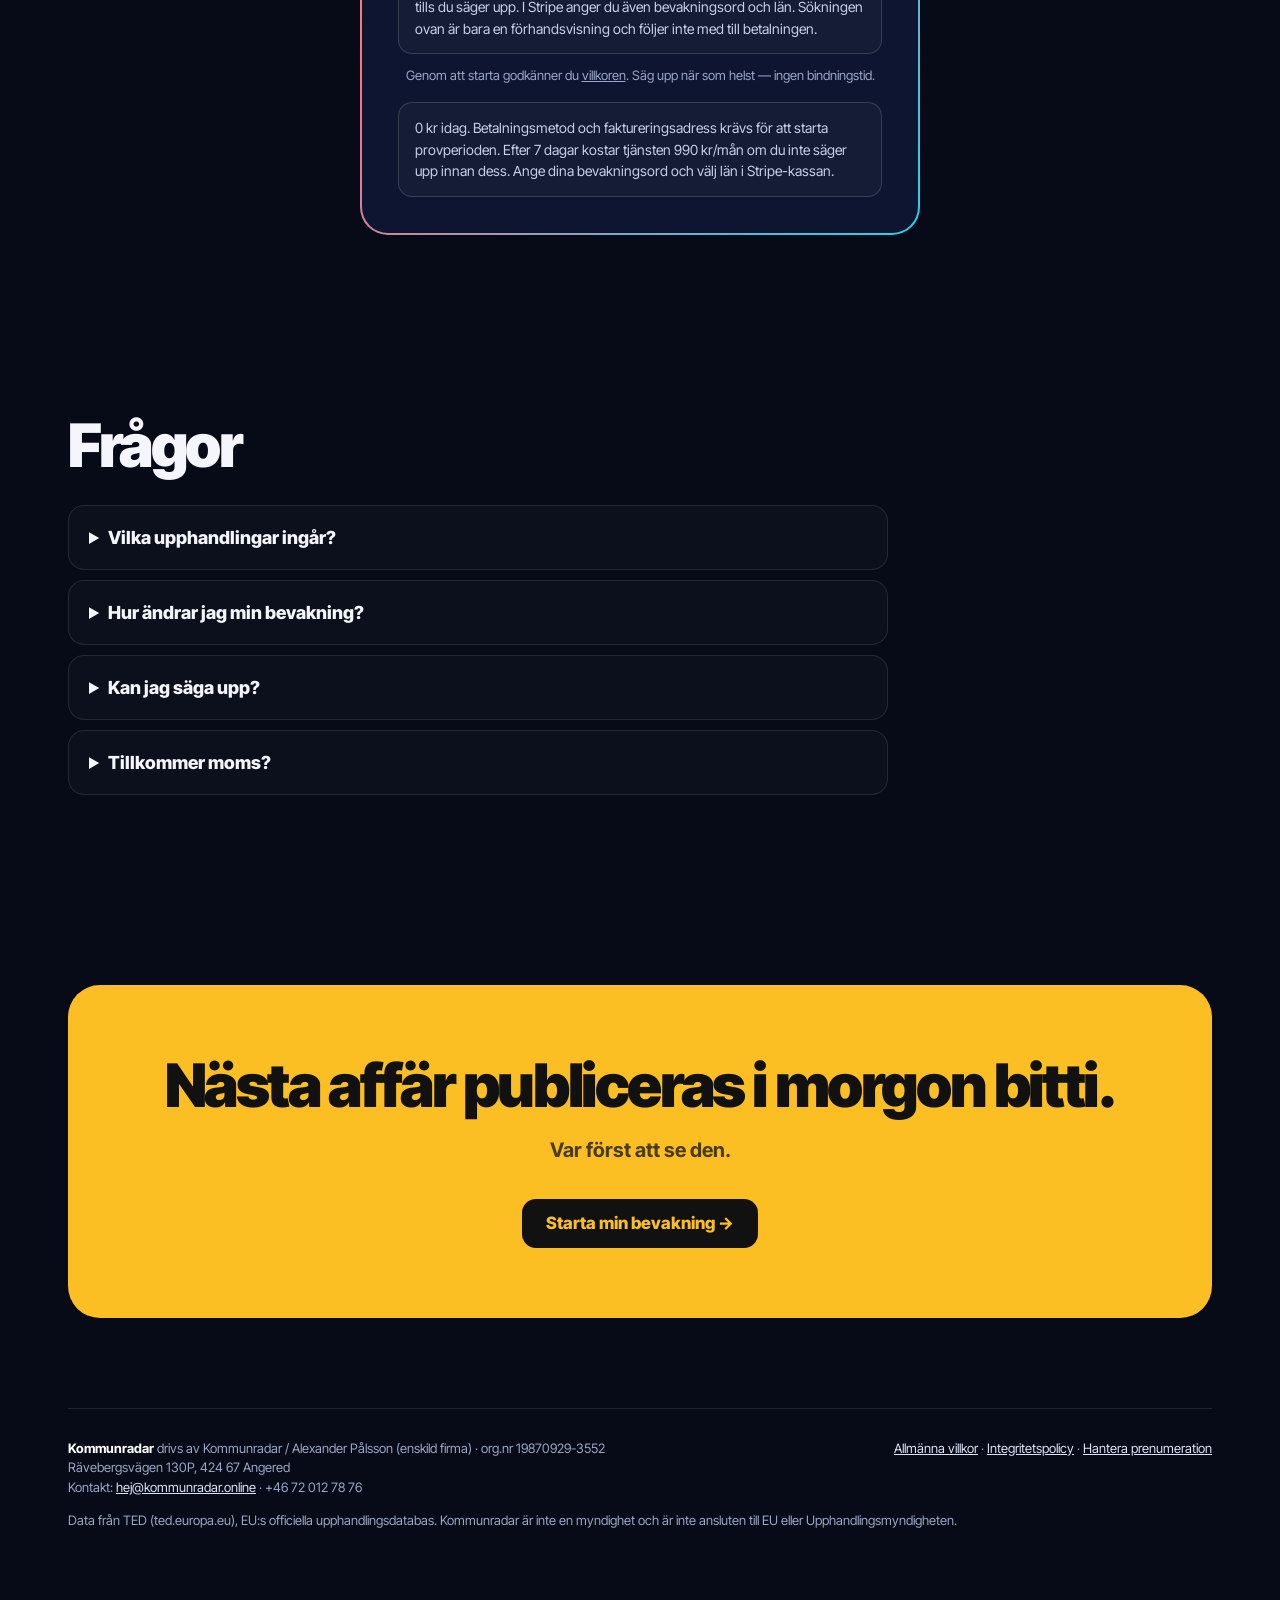
==== commit 02242ac9: "Merge b737c47169f0d8c033059a89d72383e638720637 into 183e3c84c7eb844b5308875ce726b6c9d3060427" ====
--- a/index.html
+++ b/index.html
@@ -27,6 +27,9 @@
 .btn{display:inline-flex;align-items:center;gap:8px;border:0;border-radius:14px;padding:16px 24px;font:800 17px/1 "Inter Tight",system-ui,sans-serif;text-decoration:none;cursor:pointer;transition:transform .15s,box-shadow .15s}
 .btn:hover{transform:translateY(-2px)}.y{background:var(--y);color:#111;box-shadow:0 10px 40px #fbbf2455}.g{border:1px solid var(--line);color:var(--txt);background:#ffffff08}
 .sm{padding:10px 16px;font-size:14px;border-radius:10px}
+.checkout-note{max-width:520px;margin:16px auto 0;padding:14px 16px;border:1px solid #ffffff26;border-radius:14px;background:#ffffff08;color:#c7d0e6;font-size:14px;text-align:left}
+.checkout-note strong{color:var(--y)}
+.preview-note{max-width:760px;margin:10px auto 0;color:var(--mut);font-size:13px}
 .hero{position:relative;padding:40px 0 30px;text-align:center}
 .pill{display:inline-flex;gap:8px;align-items:center;border:1px solid #22d3ee55;background:#22d3ee14;color:#a5f3fc;border-radius:99px;padding:7px 14px;font-size:13px;font-weight:700}
 .dot{width:8px;height:8px;border-radius:50%;background:#22d3ee;box-shadow:0 0 0 0 #22d3eeaa;animation:ping 1.6s infinite}@keyframes ping{70%{box-shadow:0 0 0 10px #22d3ee00}}
@@ -79,7 +82,7 @@
 @media(prefers-reduced-motion:reduce){.radar,.dot{animation:none}}
 </style></head><body><div class="glow"></div>
 <div class="w">
-<header><a class="logo" href="#"><span class="radar"></span>KOMMUNRADAR</a><a class="btn y sm hide-m" data-buy href="#pris">Starta bevakning</a></header>
+<header><a class="logo" href="#"><span class="radar"></span>KOMMUNRADAR</a><a class="btn y sm hide-m" href="#pris">Se pris och provperiod</a></header>
 
 <div class="hero">
   <span class="pill"><span class="dot"></span><span id="upd">Uppdateras varje morgon från EU:s upphandlingsdatabas</span></span>
@@ -91,6 +94,7 @@
     <input type="text" name="website" tabindex="-1" autocomplete="off" aria-hidden="true" style="position:absolute;left:-10000px;width:1px;height:1px">
     <button class="btn y" type="button" id="go">Visa mina affärer →</button>
   </form>
+  <p class="preview-note">Förhandsvisning: sökningen ovan visar exempel på träffar. Dina bevakningsord och ditt län anges i nästa steg och förs inte automatiskt över till Stripe.</p>
   <div class="chips" id="chips"></div>
   <div class="res" id="res"></div>
 </div>
@@ -114,7 +118,7 @@
     <div class="step"><i>3</i><div class="ico">✉</div><h3>Affärer i inkorgen</h3><p>Varje morgon: nya träffar med köpare, värde, sista anbudsdag och direktlänk.</p></div>
   </div>
   <div class="mail">
-    <div><h2>Ditt morgonmejl.</h2><p class="sub">Inga konton att logga in på. Inga portaler. Bara de upphandlingar som är värda din tid — innan konkurrenterna hunnit läsa dem.</p><a class="btn y" data-buy href="#pris">Starta bevakning →</a></div>
+    <div><h2>Ditt morgonmejl.</h2><p class="sub">Inga konton att logga in på. Inga portaler. Bara de upphandlingar som är värda din tid — innan konkurrenterna hunnit läsa dem.</p><a class="btn y" href="#pris">Se pris och provperiod →</a></div>
     <div class="inbox"><div class="top">KOMMUNRADAR<b id="mailn">7 nya upphandlingar för dig</b><span style="color:#94a3b8;font-size:13px" id="mailq">Bevakning: städ · Stockholm</span></div><div id="mailrows"></div></div>
   </div>
 </section>
@@ -128,6 +132,7 @@
     <ul><li>Dagligt mejl med nya matchande upphandlingar</li><li>Alla branscher, hela Sverige eller ditt län</li><li>Köpare, uppskattat värde och sista anbudsdag</li><li>Direktlänk till underlaget</li><li id="trialli">Prova gratis i 7 dagar</li></ul>
     <a class="btn y" data-buy href="#" style="width:100%;justify-content:center;font-size:19px;padding:20px">Starta min bevakning →</a>
     <div class="roi">En enda vunnen upphandling betalar årsavgiften många gånger om.</div>
+    <div class="checkout-note" role="note"><strong>Så fungerar provperioden:</strong> 0 kr idag. En betalningsmetod och faktureringsadress krävs när du startar. Efter 7 dagar debiteras 990 kr/mån tills du säger upp. I Stripe anger du även bevakningsord och län. Sökningen ovan är bara en förhandsvisning och följer inte med till betalningen.</div>
     <div style="color:var(--mut);font-size:13px;margin-top:12px">Genom att starta godkänner du <a href="villkor.html">villkoren</a>. Säg upp när som helst — ingen bindningstid.</div>
     <div class="checkout-note" id="checkout-note">0 kr idag. Betalningsmetod och faktureringsadress krävs för att starta provperioden. Efter 7 dagar kostar tjänsten 990 kr/mån om du inte säger upp innan dess.</div>
   </div></div>
@@ -151,7 +156,7 @@
 </div>
 <div style="margin-top:14px">Data från TED (ted.europa.eu), EU:s officiella upphandlingsdatabas. Kommunradar är inte en myndighet och är inte ansluten till EU eller Upphandlingsmyndigheten.</div></footer>
 </div>
-<div class="sticky"><a class="btn y" data-buy href="#">Starta bevakning — 990 kr/mån →</a></div>
+<div class="sticky"><a class="btn y" href="#pris">7 dagar gratis · 990 kr/mån →</a></div>
 
 <script>
 const $=id=>document.getElementById(id),E=s=>String(s??'').replace(/[&<>"']/g,c=>({'&':'&amp;','<':'&lt;','>':'&gt;','"':'&quot;',"'":'&#39;'}[c]));
